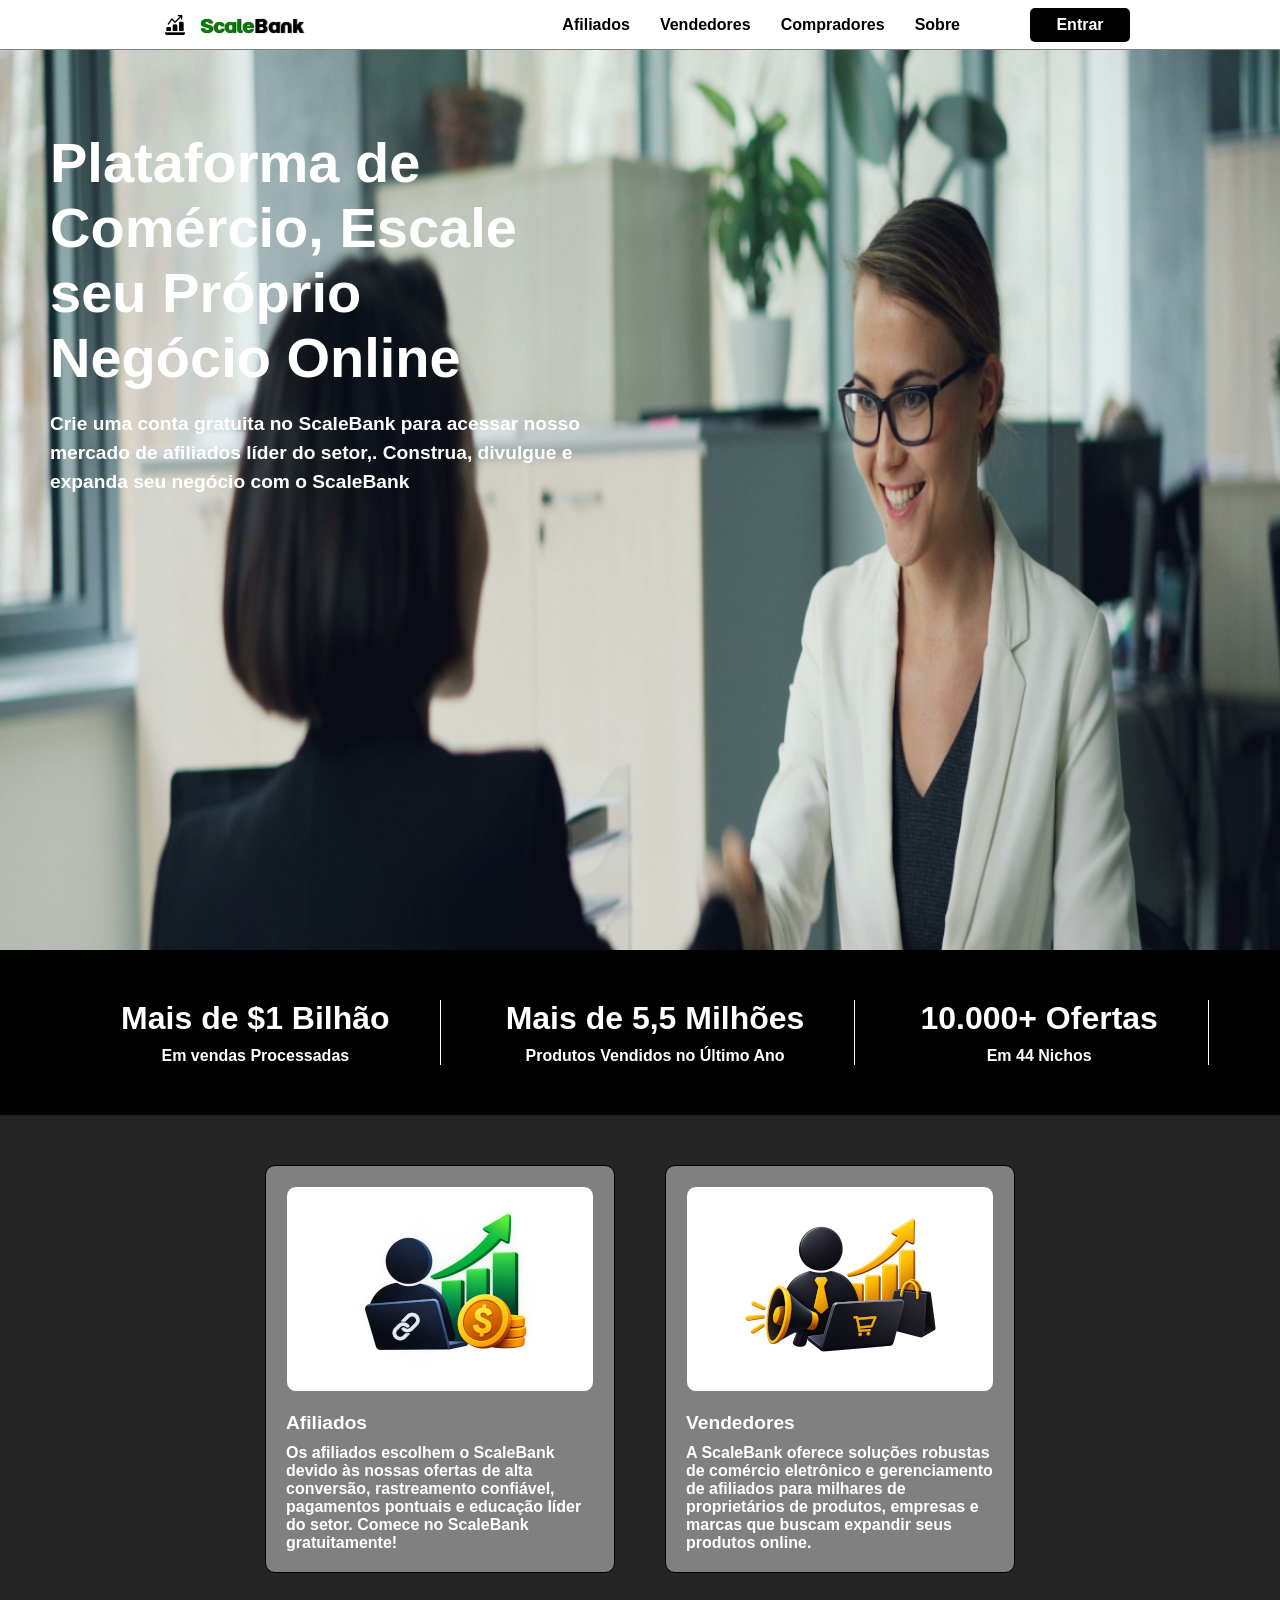
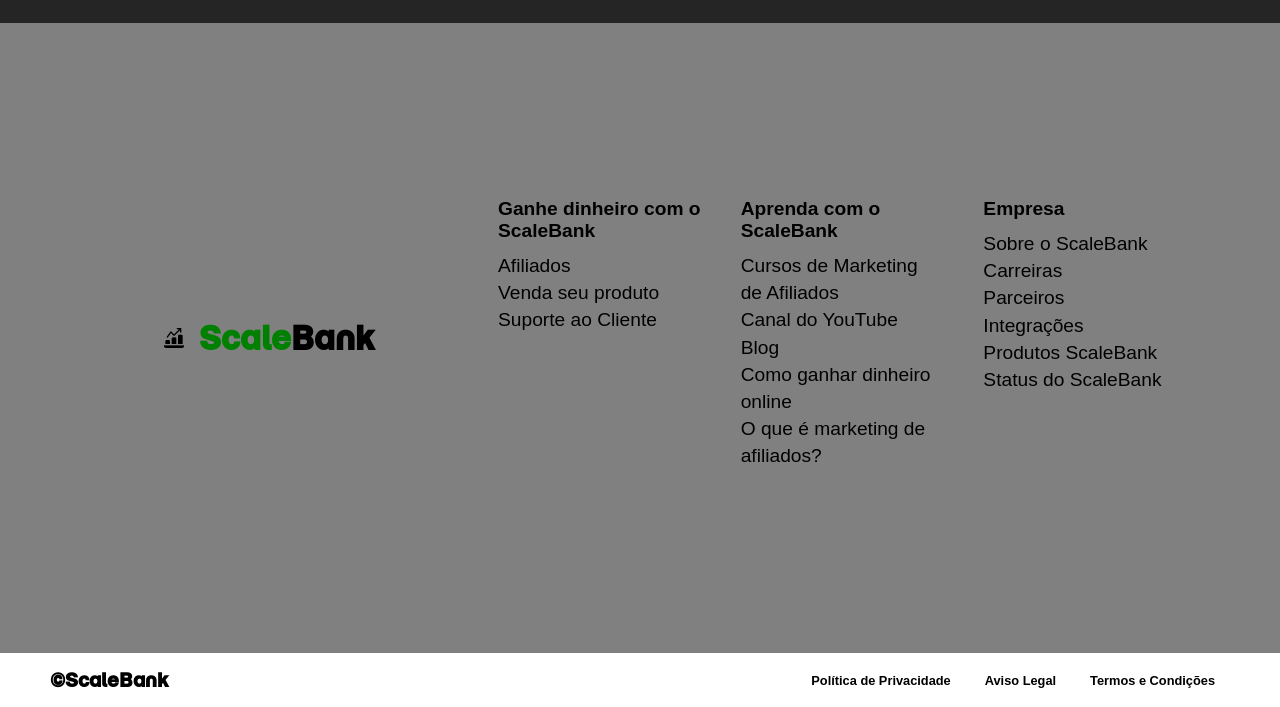
==== index.html @ 05c9a6a7 "article.ferramentas h2, nav, a" ====
<!DOCTYPE html>
<html lang="pt-br">
<head>
    <meta charset="UTF-8">
    <meta name="viewport" content="width=device-width, initial-scale=1.0">
    <title>ScaleBank</title>
    <link rel="stylesheet" href="estilo/style.css">
    <link rel="shortcut icon" href="imagens/logo/scale.ico" type="image/x-icon">
</head>
<body>
    <header class="topo">

        <div class="marca">
            <img src="imagens/logo/scale-logo.png" alt="logo ScaleBank">
            <h1 class="scalebank"><span class="scale">Scale</span>Bank</h1>
        </div>

        <nav class="navegacao">
            <a href="">Afiliados</a>
            <a href="">Vendedores</a>
            <a href="">Compradores</a>
            <a href="">Sobre</a>
        </nav>

        <div id="entrar">
            <a href="dashboard.html">Entrar</a>
        </div>

    </header>

    <main class="principal">

        <div class="hero-banner">
            <section class="propaganda">
                <h2>Plataforma de Comércio, Escale seu Próprio Negócio Online</h2>
                <p>Crie uma conta gratuita no ScaleBank para acessar nosso mercado de afiliados líder do setor,. Construa, divulgue e expanda seu negócio com o ScaleBank</p>
            </section>
        </div>

    <section class="status">
        <div class="dados">
            <h2>Mais de $1 Bilhão</h2>
            <p>Em vendas Processadas</p>
        </div>

        <div class="dados">
            <h2>Mais de 5,5 Milhões</h2>
            <p>Produtos Vendidos no Último Ano</p>
        </div>

        <div class="dados">
            <h2>10.000+ Ofertas</h2>
            <p>Em 44 Nichos</p>
        </div>
    </section>

    <section class="tipo">
        <article class="card-mercado">

            <div class="card">
                <div class="repre">
                    <img src="imagens/mercado/afiliado.png" alt="Ilustração do mercado de afiliados">
                </div>

                <h2>Afiliados</h2>

                <p>Os afiliados escolhem o ScaleBank devido às nossas ofertas de alta conversão, rastreamento confiável, pagamentos pontuais e educação líder do setor. Comece no ScaleBank gratuitamente!</p>
            </div>

        </article>

        <article class="card-mercado">

            <div class="card">
                <div class="repre">
                    <img src="imagens/mercado/vendedor.png" alt="Ilustração do mercado de vendedores">
                </div>

                <h2>Vendedores</h2>

                <p>A ScaleBank oferece soluções robustas de comércio eletrônico e gerenciamento de afiliados para milhares de proprietários de produtos, empresas e marcas que buscam expandir seus produtos online.</p>
            </div>

        </article>
    </section>

    <aside class="detalhes">
        <section class="exibicao">

            <div id="card-marca">
                <img src="imagens/logo/scale-logo.png" alt="logo ScaleBank">
                <p class="scalebank2"><span class="scale2">Scale</span>Bank</p>
            </div>

            <div id="card-scalebank">
                <article class="ferramentas">

                    <h2>Ganhe dinheiro com o ScaleBank</h2>
                    <nav>
                        <a href="">Afiliados</a>
                        <a href="">Venda seu produto</a>
                        <a href="">Suporte ao Cliente</a>
                    </nav>

                </article>

                <article class="ferramentas">

                    <h2>Aprenda com o ScaleBank</h2>
                    <nav>
                        <a href="">Cursos de Marketing de Afiliados</a>
                        <a href="">Canal do YouTube</a>
                        <a href="">Blog</a>
                        <a href="">Como ganhar dinheiro online</a>
                        <a href="">O que é marketing de afiliados?</a>
                    </nav>

                </article>

                <article class="ferramentas">

                    <h2>Empresa</h2>
                    <nav>
                        <a href="">Sobre o ScaleBank</a>
                        <a href="">Carreiras</a>
                        <a href="">Parceiros</a>
                        <a href="">Integrações</a>
                        <a href="">Produtos ScaleBank</a>
                        <a href="">Status do ScaleBank</a>
                    </nav>

                </article>
            </div>
        </section>
    </aside>

    </main>

    <footer>
        <h3>&copy;ScaleBank</h3>

        <nav class="rodape">
            <a href="">Política de Privacidade</a>
            <a href="">Aviso Legal</a>
            <a href="">Termos e Condições</a>
        </nav>
    </footer>

</body>
</html>
---- estilo/style.css ----
@charset "utf-8";

@import url('https://fonts.googleapis.com/css2?family=Momo+Trust+Display&display=swap');

@import url('https://fonts.googleapis.com/css2?family=Science+Gothic:wght@100..900&display=swap');

:root {
    --cor1: #ffffff;
    --cor2: #000000;
    --cor3: #008000;
    --cor4: #808080;
    --cor5: #252525;

    --font-momo: 'Momo Trust Display', cursive;
    --font-goth: 'Science Gothic', cursive;
    --font-arial: Arial, Helvetica, sans-serif;
}

* {
    margin: 0;
    padding: 0;
    box-sizing: border-box;
}

header.topo {
    position: sticky;
    top: 0;
    z-index: 100;
    background-color: var(--cor1);
    box-shadow: inset 0px -1px 0px var(--cor4);
    display: flex;
    align-items: center;
    justify-content: center;
    gap: 10px;
    padding-left: 150px;
    padding-right: 150px;
}

header.topo > div.marca {
    display: flex;
    align-items: center;
    margin-right: auto;
}

h1.scalebank > span.scale {
    color: var(--cor3);
}

h1.scalebank {
    color: var(--cor2);
    font-family: var(--font-momo);
    font-size: 1.2em;
    font-weight: normal;
    text-shadow: 1px 0px 1px var(--cor5);
}

header.topo > nav.navegacao {
    display: flex;
    gap: 10px;
    
}

nav.navegacao > a {
    position: relative;
    color: var(--cor2);
    font-family: var(--font-arial);
    font-weight: bold;
    text-decoration: none;
    padding: 10px;
}

nav.navegacao > a:hover {
    color: var(--cor1);
    background-color: var(--cor4);
    border-top-left-radius: 10px;
    border-top-right-radius: 10px;
}

nav.navegacao > a::after {
    position: absolute;
    content: '';
    left: 0;
    bottom: 0;
    width: 0;
    height: 3px;
    background-color: var(--cor5);
    transition: width 0.5s ease;
}

nav.navegacao > a:hover::after {
    width: 100%;
}

header.topo div#entrar {
    background-color: black;
    text-align: center;
    display: block;
    border-radius: 5px;
    margin-left: 50px;
    width: 100px;
    padding: 8px;
    transition: background-color 0.2s ease;
}

header.topo div#entrar:hover {
    background-color: var(--cor5);
}

div#entrar a {
    color: var(--cor1);
    font-family: var(--font-arial);
    font-weight: bold;
    text-decoration: none;
}

main.principal .hero-banner{
    min-height: 100vh;
    background: var(--cor4) url('../imagens/img_atras/scalebank_negocio.jpg') top center no-repeat;
    background-size: cover;
}

section.propaganda {
    width: 50%;
    height: 300px;
    padding-top: 80px;
    padding-left: 50px;
}

section.propaganda h2 {
    color: var(--cor1);
    font-family: var(--font-arial);
    font-size: 3.5em;
    width: 500px;
    margin-bottom: 20px;
}

section.propaganda p {
    color: var(--cor1);
    font-family: var(--font-arial);
    font-size: 1.2em;
    font-weight: bold;
    line-height: 1.5em;
}

section.status {
    background-color: var(--cor2);
    display: flex;
    align-items: center;
    justify-content: center;
    gap: 15px;
    padding: 50px;
}

section.status div.dados {
    color: var(--cor1);
    text-align: center;
    font-family: var(--font-arial);
    font-weight: bold;
    border-right: 1px solid var(--cor1);
    padding-left: 50px;
    padding-right: 50px;
}

section.status h2 {
    font-size: 2em;
    padding-bottom: 10px;
}

section.tipo {
    color: var(--cor1);
    font-family: var(--font-arial);
    font-weight: bold;
    background-color: var(--cor5);
    display: flex;
    justify-content: center;
    gap: 50px;
    padding: 50px;

}

section.tipo article.card-mercado {
    background-color: var(--cor4);
    width: 350px;
    border: 1px solid var(--cor2);
    border-radius: 10px;
    padding: 20px;
}

article.card-mercado div.repre {
    background-color: var(--cor1);
    border: 1px solid var(--cor4);
    border-radius: 10px;
    text-align: center;
    margin-bottom: 20px;
}

article.card-mercado h2 {
    color: var(--cor1);
    font-family: var(--font-arial);
    font-size: 1.2em;
    font-weight: bold;
    margin-bottom: 10px;
}

aside.detalhes {
    background-color: var(--cor4);
    height: 70vh;
    padding: 50px;
}

aside.detalhes section.exibicao {
    display: flex;
    justify-content: center;
    align-items: center;
    gap: 50px;
    width: 100%;
    height: 100%;
}

section.exibicao div#card-marca {
    display: flex;
    justify-content: center;
    align-items: center;
    width: 30%;
    height: 80%;
}

div#card-marca span.scale2 {
    color: var(--cor3);
    font-family: var(--font-momo);
    font-weight: bold;
}

div#card-marca p.scalebank2 {
    color: var(--cor2);
    font-family: var(--font-momo);
    font-size: 2em;
    font-weight: bold;
}

section.exibicao div#card-scalebank {
    display: flex;
    justify-content: center;
    align-items: center;
    gap: 20px;
    width: 60%;
    height: 80%;
}

div#card-scalebank article.ferramentas {
    padding: 10px;
    width: 250px;
    height: 300px;
}

article.ferramentas h2 {
    color: var(--cor2);
    font-family: var(--font-arial);
    font-size: 1.2em;
    font-weight: bold;
    margin-bottom: 10px;
}

article.ferramentas nav {
    display: flex;
    flex-direction: column;
    justify-content: flex-start;
    line-height: 1.7em;
}

article.ferramentas nav a {
    color: var(--cor2);
    font-family: var(--font-arial);
    font-size: 1.2em;
    text-decoration: none;
}

footer {
    background-color: var(--cor1);
    display: flex;
    align-items: center;
    padding-top: 15px;
    padding-left: 50px;
    padding-right: 50px;
    padding-bottom: 15px;
}

footer h3 {
    color: var(--cor2);
    font-family: var(--font-momo);
    font-weight: bold;
}

footer nav.rodape {
    margin-left: auto;
}

nav.rodape a {
    color: var(--cor2);
    font-family: var(--font-arial);
    font-size: 0.8em;
    font-weight: bold;
    text-decoration: none;
    padding: 15px;
}

nav.rodape a:hover {
    color: var(--cor4);
}
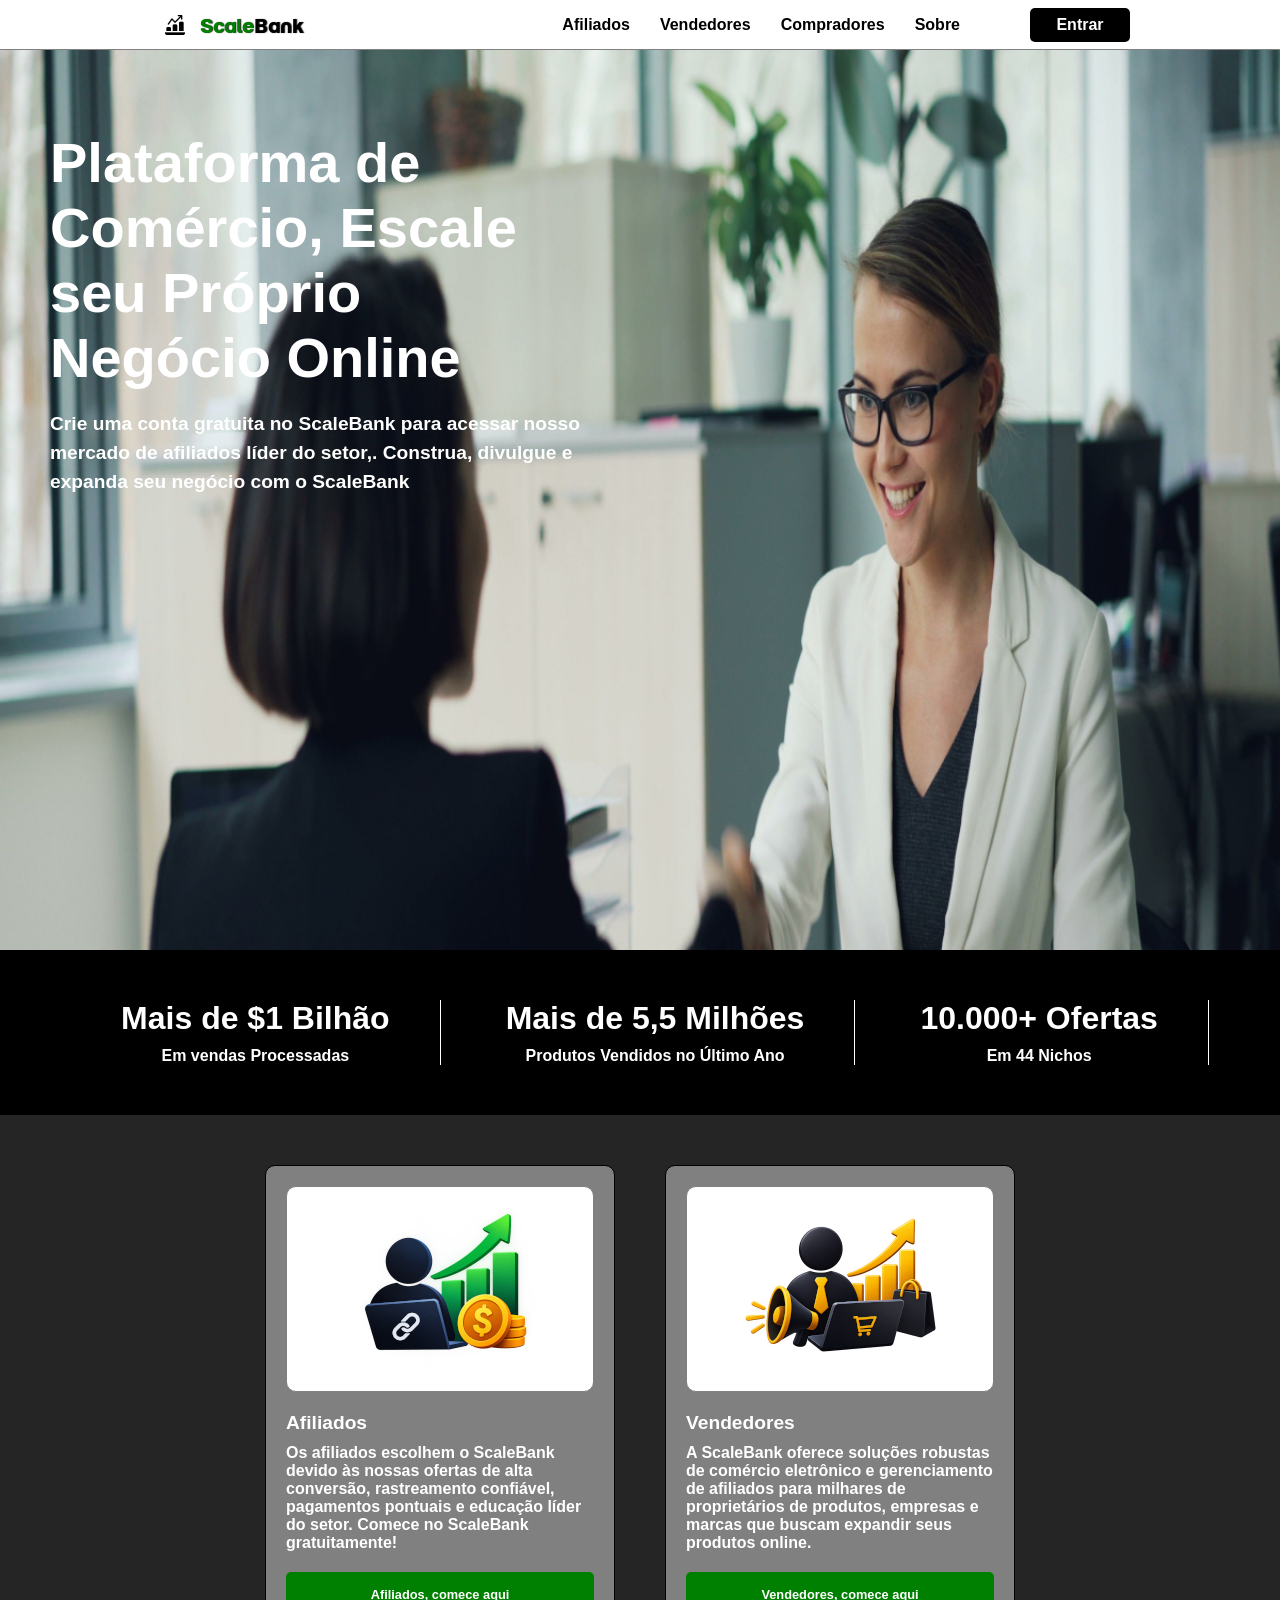
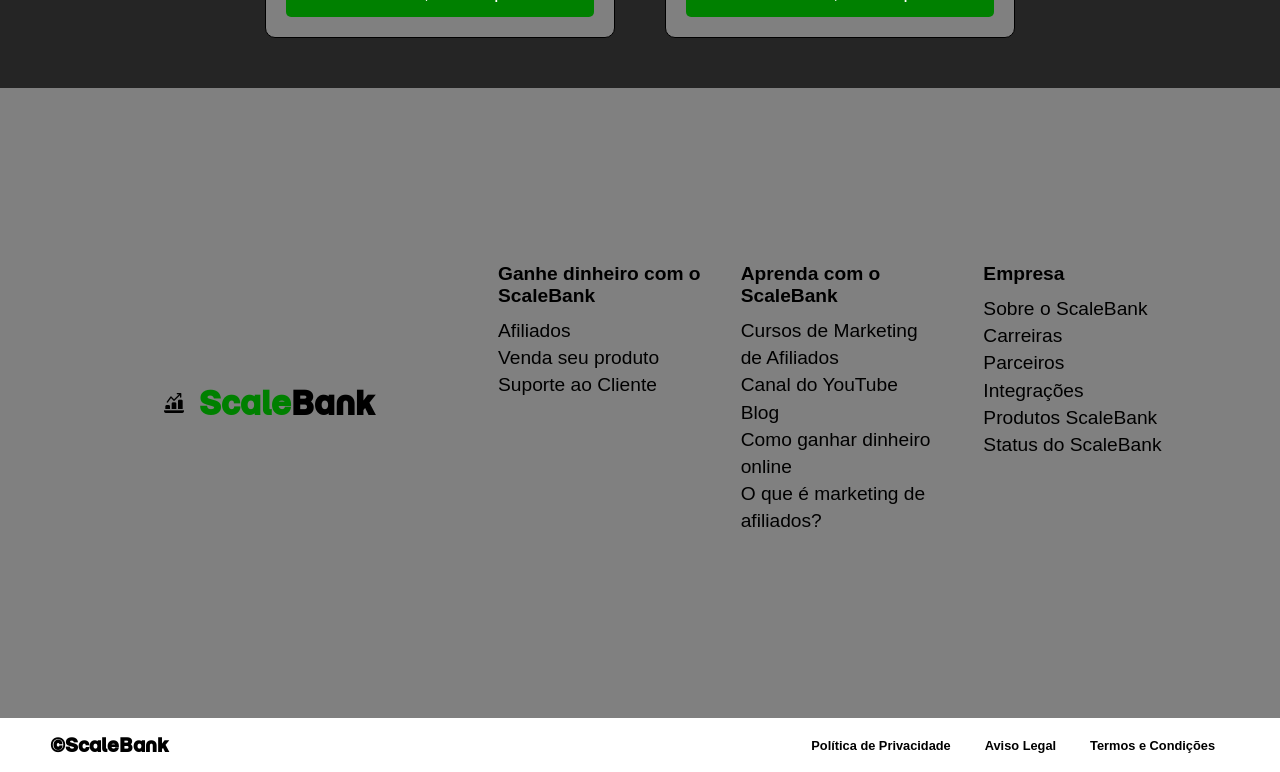
==== commit dbedf114: "article.card-mercado a" ====
--- a/index.html
+++ b/index.html
@@ -65,6 +65,8 @@
                 <h2>Afiliados</h2>
 
                 <p>Os afiliados escolhem o ScaleBank devido às nossas ofertas de alta conversão, rastreamento confiável, pagamentos pontuais e educação líder do setor. Comece no ScaleBank gratuitamente!</p>
+
+                <a href="">Afiliados, comece aqui</a>
             </div>
 
         </article>
@@ -79,6 +81,8 @@
                 <h2>Vendedores</h2>
 
                 <p>A ScaleBank oferece soluções robustas de comércio eletrônico e gerenciamento de afiliados para milhares de proprietários de produtos, empresas e marcas que buscam expandir seus produtos online.</p>
+
+                <a href="">Vendedores, comece aqui</a>
             </div>
 
         </article>
--- a/estilo/style.css
+++ b/estilo/style.css
@@ -175,11 +175,13 @@
     justify-content: center;
     gap: 50px;
     padding: 50px;
-
 }
 
 section.tipo article.card-mercado {
     background-color: var(--cor4);
+    display: flex;
+    justify-content: center;
+    align-items: center;
     width: 350px;
     border: 1px solid var(--cor2);
     border-radius: 10px;
@@ -202,6 +204,21 @@
     margin-bottom: 10px;
 }
 
+article.card-mercado a {
+    color: var(--cor1);
+    background-color: var(--cor3);
+    font-family: var(--font-arial);
+    font-size: 0.8em;
+    font-weight: bold;
+    text-decoration: none;
+    text-align: center;
+    display: block;
+    width: 100%;
+    border-radius: 5px;
+    margin-top: 20px;
+    padding: 15px;
+}
+
 aside.detalhes {
     background-color: var(--cor4);
     height: 70vh;
@@ -275,6 +292,11 @@
     text-decoration: none;
 }
 
+article.ferramentas nav a:hover {
+    color: var(--cor1);
+    text-decoration: underline;
+}
+
 footer {
     background-color: var(--cor1);
     display: flex;
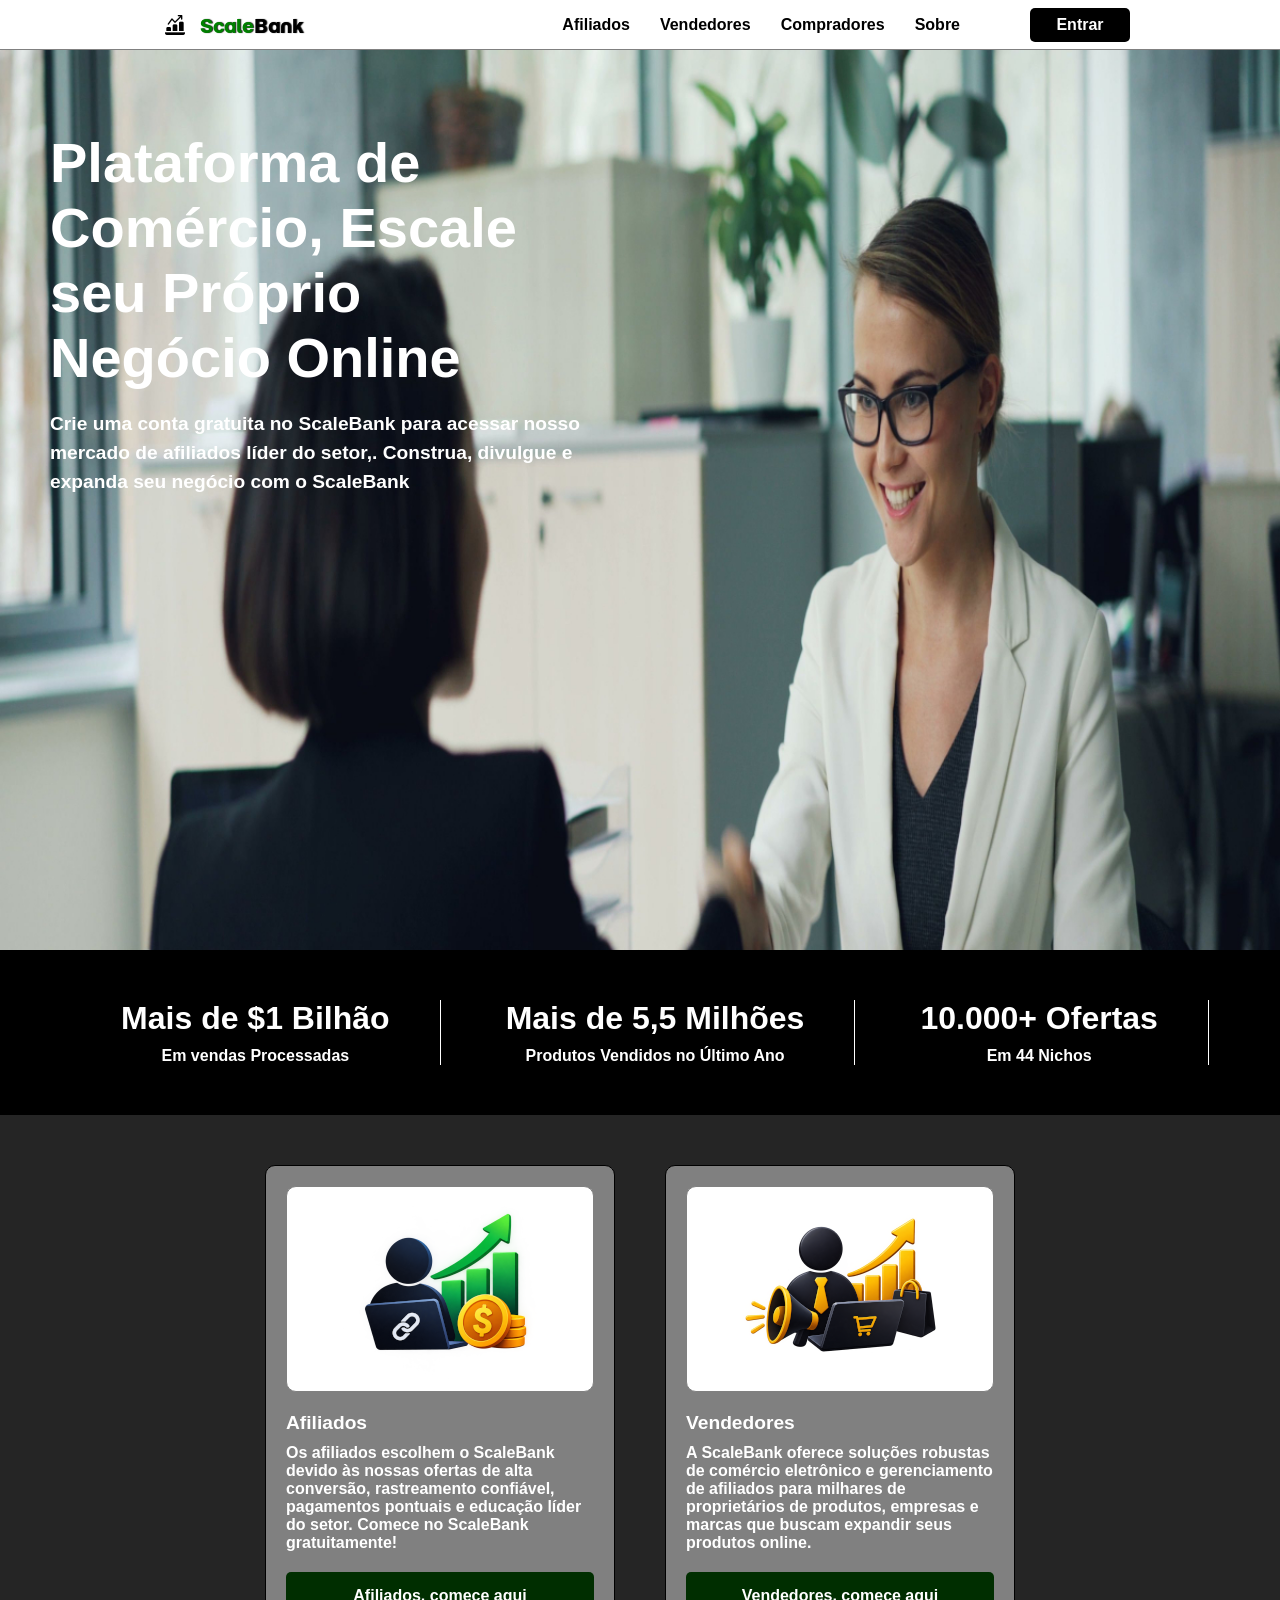
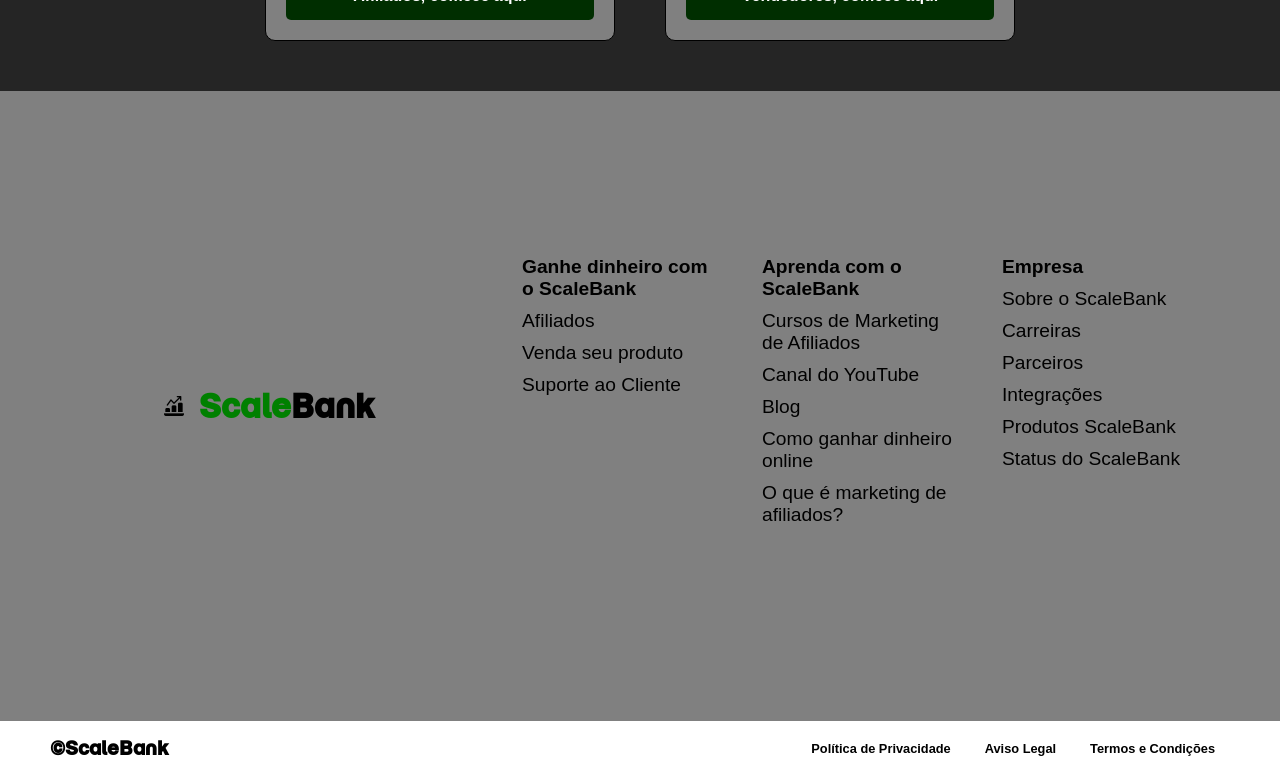
==== commit 2efbe329: "muito" ====
--- a/index.html
+++ b/index.html
@@ -23,7 +23,7 @@
         </nav>
 
         <div id="entrar">
-            <a href="dashboard.html">Entrar</a>
+            <a href="dashboard.html" target="_blank">Entrar</a>
         </div>
 
     </header>
--- a/estilo/style.css
+++ b/estilo/style.css
@@ -10,6 +10,7 @@
     --cor3: #008000;
     --cor4: #808080;
     --cor5: #252525;
+    --cor6: #002e00;
 
     --font-momo: 'Momo Trust Display', cursive;
     --font-goth: 'Science Gothic', cursive;
@@ -206,9 +207,8 @@
 
 article.card-mercado a {
     color: var(--cor1);
-    background-color: var(--cor3);
-    font-family: var(--font-arial);
-    font-size: 0.8em;
+    background-color: var(--cor6);
+    font-family: var(--font-arial);
     font-weight: bold;
     text-decoration: none;
     text-align: center;
@@ -217,11 +217,20 @@
     border-radius: 5px;
     margin-top: 20px;
     padding: 15px;
+    transition: transform 0.2s ease;
+}
+
+article.card-mercado a:hover {
+    background-color: var(--cor3);
+    transform: translateY(-5%);
 }
 
 aside.detalhes {
     background-color: var(--cor4);
-    height: 70vh;
+    display: flex;
+    justify-content: center;
+    align-items: center;
+    min-height: 70vh;
     padding: 50px;
 }
 
@@ -238,8 +247,8 @@
     display: flex;
     justify-content: center;
     align-items: center;
-    width: 30%;
-    height: 80%;
+    width: 30vw;
+    height: 40vh;
 }
 
 div#card-marca span.scale2 {
@@ -259,14 +268,13 @@
     display: flex;
     justify-content: center;
     align-items: center;
-    gap: 20px;
+    gap: 50px;
     width: 60%;
     height: 80%;
 }
 
 div#card-scalebank article.ferramentas {
-    padding: 10px;
-    width: 250px;
+    width: 190px;
     height: 300px;
 }
 
@@ -282,7 +290,7 @@
     display: flex;
     flex-direction: column;
     justify-content: flex-start;
-    line-height: 1.7em;
+    gap: 10px;
 }
 
 article.ferramentas nav a {
@@ -328,4 +336,50 @@
 
 nav.rodape a:hover {
     color: var(--cor4);
+}
+
+/* estilo dashboard */
+
+main.principal-dash {
+    background-color: var(--cor5);
+    min-height: 100vh;
+}
+
+main.principal-dash aside.nav-lado {
+    background-color: var(--cor1);
+    padding-top: 20px;
+    padding-left: 20px;
+    padding-right: 20px;
+    width: 300px;
+    min-height: 100vh;
+}
+
+aside.nav-lado div.dash-marca {
+    display: flex;
+    justify-content: flex-start;
+    align-items: center;
+}
+
+aside.nav-lado div#fundo-link {
+    background-color: var(--cor5);
+    display: flex;
+    align-items: center;
+    height: 350px;
+    margin-top: 50px;
+    padding-left: 20px;
+}
+
+div#fundo-link nav {
+    display: flex;
+    align-items: center;
+    flex-direction: column;
+    gap: 20px;
+}
+
+div#fundo-link nav a {
+    color: var(--cor2);
+    background-color: var(--cor3);
+    font-family: var(--font-arial);
+    font-weight: bold;
+    text-decoration: none;
 }
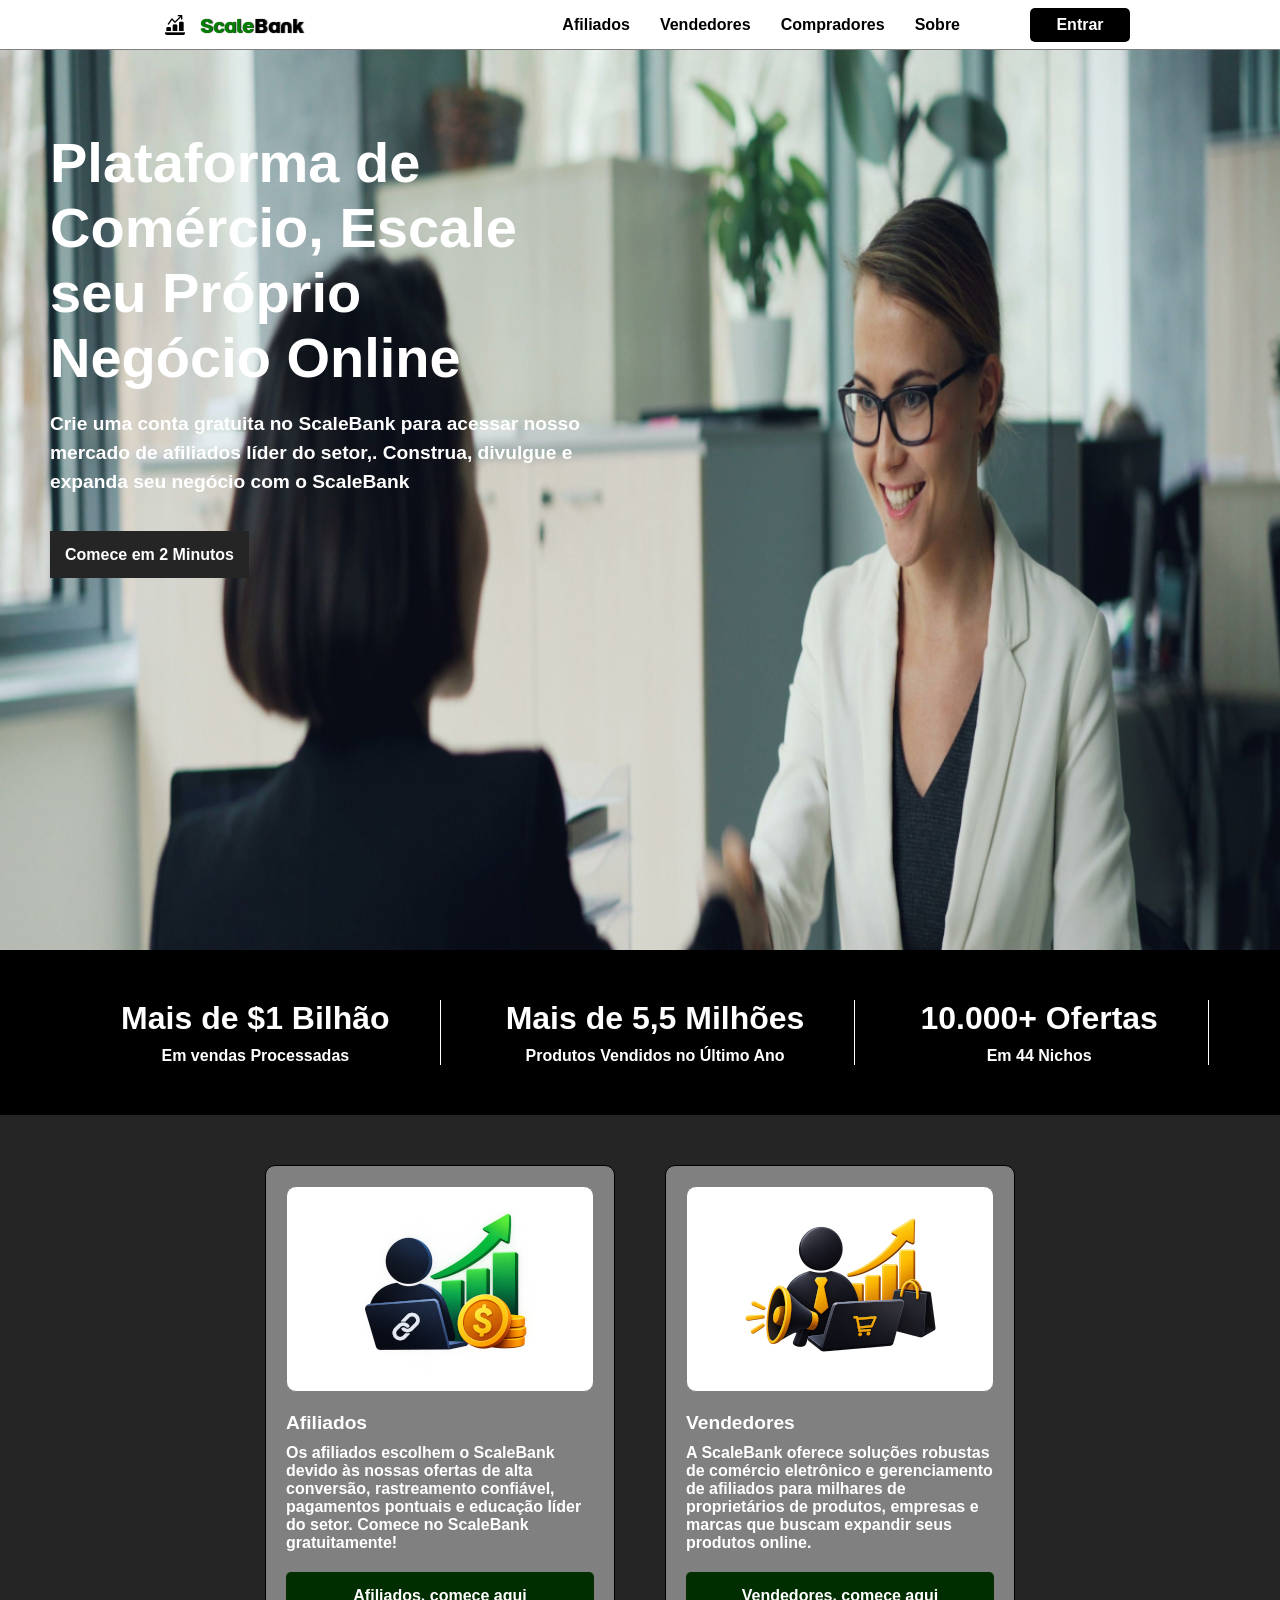
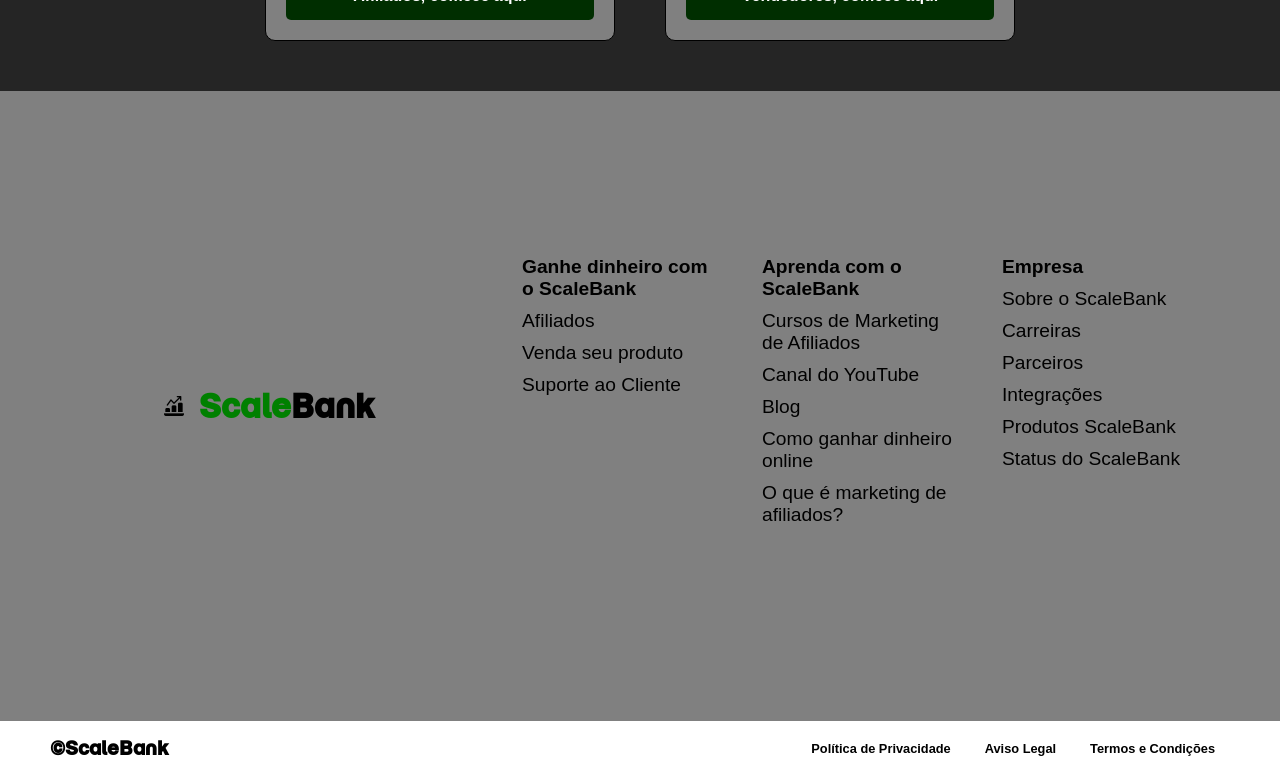
==== commit 23067fcb: "section.propaganda a" ====
--- a/index.html
+++ b/index.html
@@ -34,6 +34,7 @@
             <section class="propaganda">
                 <h2>Plataforma de Comércio, Escale seu Próprio Negócio Online</h2>
                 <p>Crie uma conta gratuita no ScaleBank para acessar nosso mercado de afiliados líder do setor,. Construa, divulgue e expanda seu negócio com o ScaleBank</p>
+                <a href="">Comece em 2 Minutos</a>
             </section>
         </div>
 
--- a/estilo/style.css
+++ b/estilo/style.css
@@ -141,6 +141,16 @@
     font-size: 1.2em;
     font-weight: bold;
     line-height: 1.5em;
+    margin-bottom: 50px;
+}
+
+section.propaganda a {
+    color: var(--cor1);
+    background-color: var(--cor5);
+    font-family: var(--font-arial);
+    font-weight: bold;
+    text-decoration: none;
+    padding: 15px;
 }
 
 section.status {
@@ -341,45 +351,184 @@
 /* estilo dashboard */
 
 main.principal-dash {
+    background-color: var(--cor1);
+    height: 100vh;
+    display: flex;
+}
+
+main.principal-dash aside.nav-lado {
+    position: fixed;
+    top: 0;
+    left: 0;
+    z-index: 100;
+    background-color: var(--cor1);
+    border-right: 1px solid var(--cor4);
+    padding-top: 20px;
+    padding-left: 15px;
+    padding-right: 15px;
+    width: 300px;
+    height: 100vh;
+}
+
+aside.nav-lado div.dash-marca {
+    display: flex;
+    justify-content: flex-start;
+    align-items: center;
+}
+
+aside.nav-lado div#fundo-link {
+    display: flex;
+    align-items: center;
+    justify-content: center;
+    height: 350px;
+    margin-top: 50px;
+}
+
+div#fundo-link nav {
+    display: flex;
+    align-items: center;
+    flex-direction: column;
+    gap: 20px;
+    width: 100%;
+    padding: 10px;
+}
+
+div#fundo-link nav a {
+    position: relative;
+    color: var(--cor2);
+    font-family: var(--font-arial);
+    font-weight: bold;
+    text-decoration: none;
+    display: block;
+    width: 100%;
+    padding: 15px;
+    transition: background-color 0.1s ease-out;
+}
+
+div#fundo-link nav a:hover {
+    background-color: var(--cor4);
+    border-top-right-radius: 10px;
+    border-bottom-right-radius: 10px;
+}
+
+div#fundo-link nav a:hover::after {
+    position: absolute;
+    content: '';
+    left: 0;
+    top: 0;
+    width: 2px;
+    height: 100%;
     background-color: var(--cor5);
-    min-height: 100vh;
-}
-
-main.principal-dash aside.nav-lado {
-    background-color: var(--cor1);
-    padding-top: 20px;
+}
+
+div#fundo-link nav a > img {
+    width: 16px;
+    height: 16px;
+}
+
+section#dash-conteudo {
+    display: flex;
+    flex-direction: column;
+    width: 100%;
+    margin-left: 300px;
+}
+
+header.dash-cabecalho {
+    background-color: var(--cor1);
+    display: flex;
+    align-items: center;
+    padding: 10px;
+    padding-right: 50px;
+    border-bottom: 1px solid var(--cor4);
+}
+
+header.dash-cabecalho div#usuario {
+    background-color: var(--cor1);
+    display: flex;
+    justify-content: center;
+    align-items: center;
+    border: 1px solid var(--cor4);
+    border-radius: 50%;
+    width: 40px;
+    height: 40px;
+    margin-left: auto;
+}
+
+header.dash-cabecalho div#usuario > h2 {
+    color: var(--cor2);
+    font-family: var(--font-arial);
+    font-size: 1em;
+    font-weight: bold;
+}
+
+section#dash-conteudo div#exibir {
+    background-color: var(--cor1);
+    box-shadow: inset 10px 0px 10px -10px var(--cor4);
+    flex: 1;
+    padding-top: 50px;
+    padding-bottom: 50px;
+    padding-left: 30px;
+    padding-right: 30px;
+}
+
+div#exibir iframe {
+    background-color: var(--cor1);
+    width: 100%;
+    height: 100%;
+    min-height: 800px;
+    border: none;
+    padding-top: 50px;
     padding-left: 20px;
     padding-right: 20px;
-    width: 300px;
-    min-height: 100vh;
-}
-
-aside.nav-lado div.dash-marca {
-    display: flex;
-    justify-content: flex-start;
-    align-items: center;
-}
-
-aside.nav-lado div#fundo-link {
-    background-color: var(--cor5);
-    display: flex;
-    align-items: center;
-    height: 350px;
-    margin-top: 50px;
-    padding-left: 20px;
-}
-
-div#fundo-link nav {
-    display: flex;
-    align-items: center;
-    flex-direction: column;
-    gap: 20px;
-}
-
-div#fundo-link nav a {
-    color: var(--cor2);
-    background-color: var(--cor3);
-    font-family: var(--font-arial);
-    font-weight: bold;
-    text-decoration: none;
+}
+
+/* resumo.html */
+
+header.cabecalho-resumo h1 {
+    color: var(--cor2);
+    font-family: var(--font-arial);
+    font-size: 1.5em;
+    font-weight: bold;
+    margin-bottom: 20px;
+}
+
+nav.navegacao-resumo {
+    display: flex;
+    align-items: center;
+    gap: 5px;
+    position: relative;
+}
+
+nav.navegacao-resumo::after {
+    content: '';
+    position: absolute;
+    left: 0;
+    bottom: 0;
+    width: 100%;
+    height: 1px;
+    background-color: var(--cor4);
+
+}
+
+nav.navegacao-resumo a {
+    color: var(--cor2);
+    font-family: var(--font-arial);
+    font-weight: bold;
+    text-decoration: none;
+    padding: 20px;
+}
+
+nav.navegacao-resumo a:hover {
+    color: var(--cor3);
+    position: relative;
+}
+
+nav.navegacao-resumo a:hover::after {
+    content: '';
+    position: absolute;
+    left: 0;
+    bottom: 0;
+    width: 100%;
+    height: 3px;
+    background-color: var(--cor6);
 }
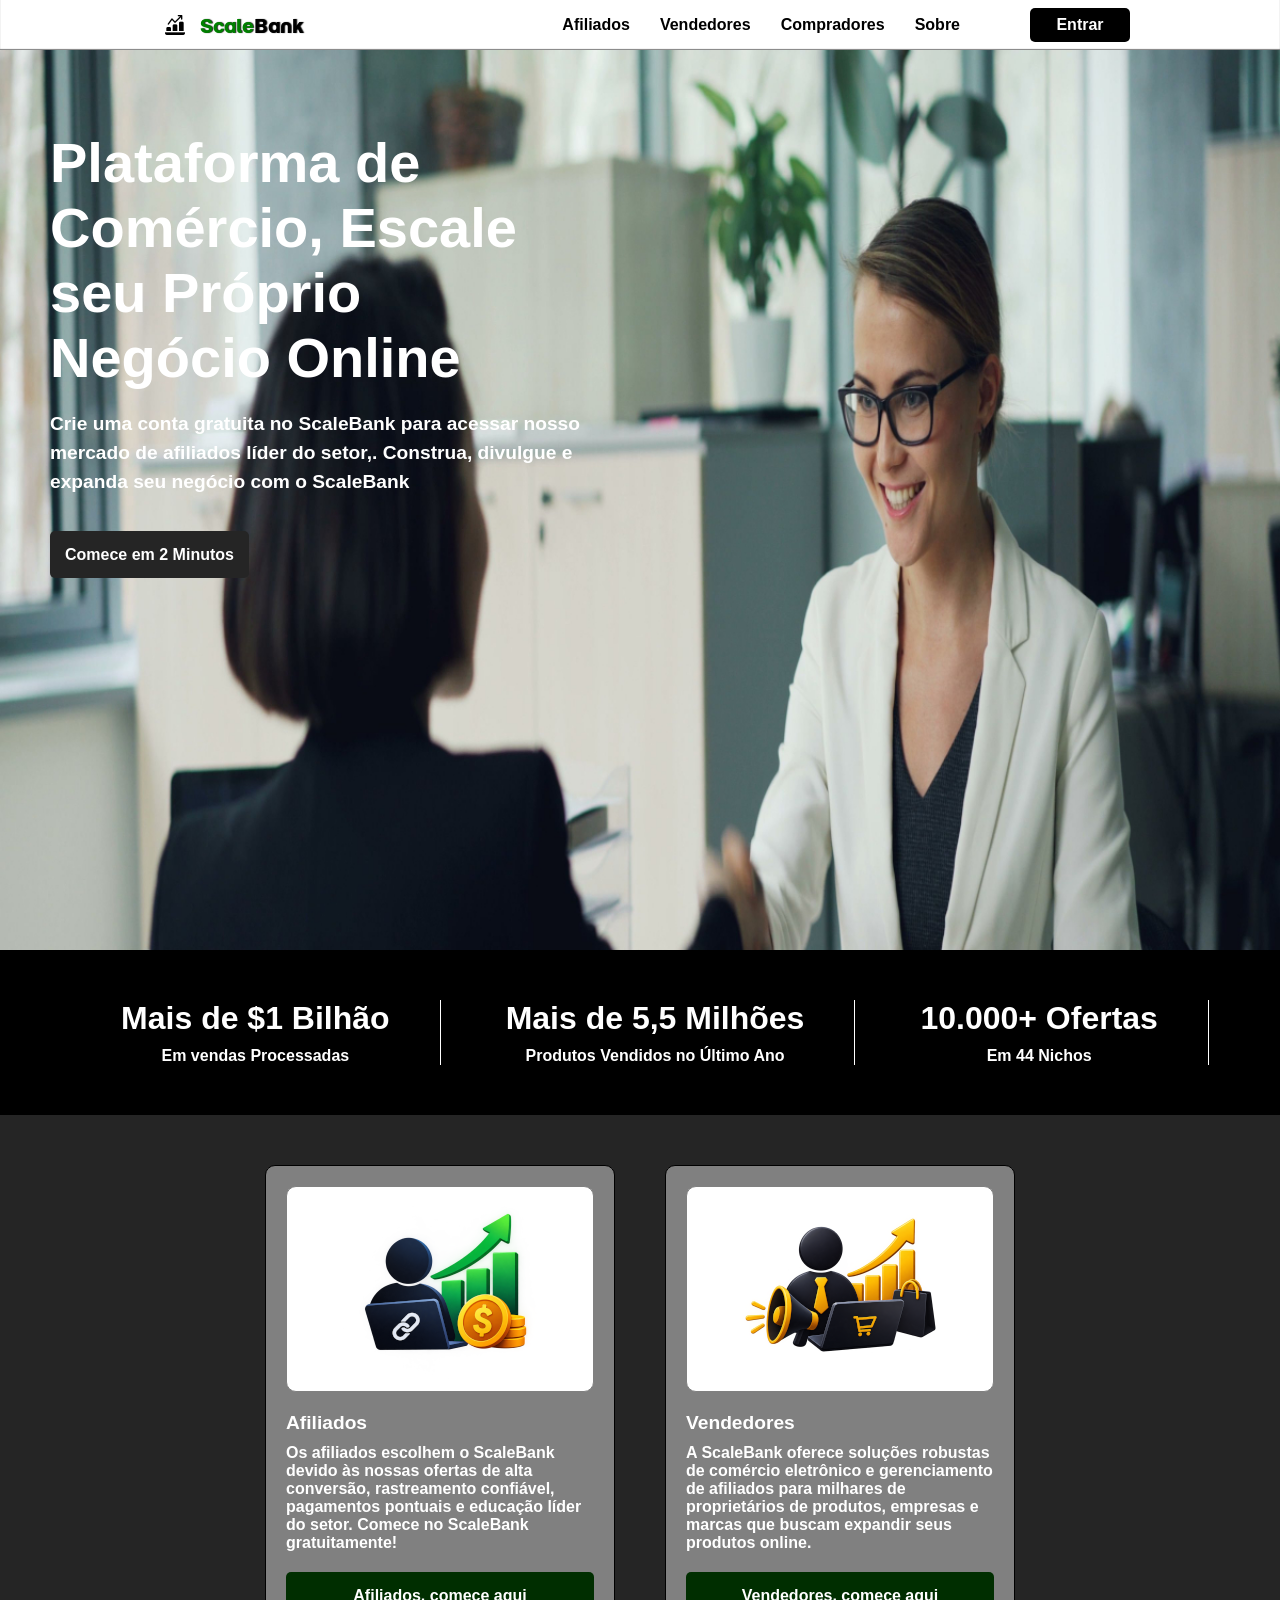
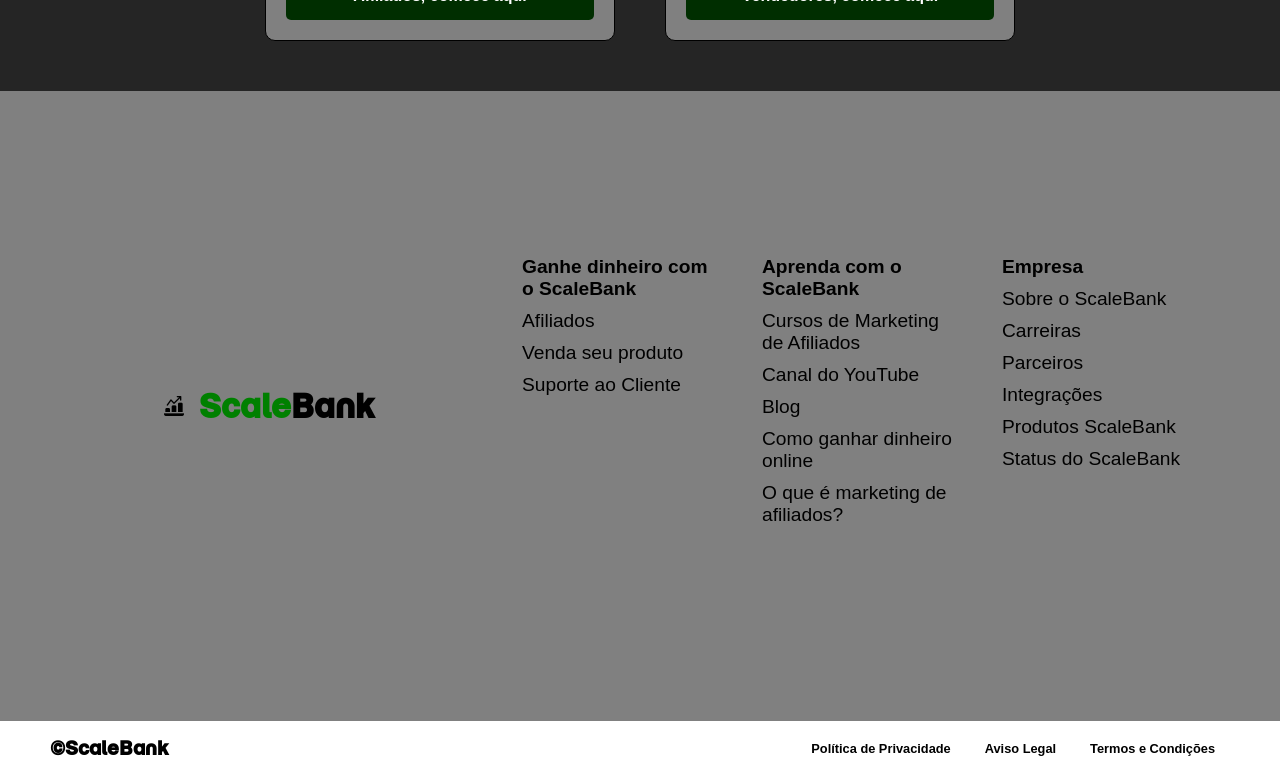
==== commit 154e4450: "#linha" ====
--- a/index.html
+++ b/index.html
@@ -39,12 +39,12 @@
         </div>
 
     <section class="status">
-        <div class="dados">
+        <div class="dados" id="linha">
             <h2>Mais de $1 Bilhão</h2>
             <p>Em vendas Processadas</p>
         </div>
 
-        <div class="dados">
+        <div class="dados" id="linha">
             <h2>Mais de 5,5 Milhões</h2>
             <p>Produtos Vendidos no Último Ano</p>
         </div>
--- a/estilo/style.css
+++ b/estilo/style.css
@@ -28,7 +28,7 @@
     top: 0;
     z-index: 100;
     background-color: var(--cor1);
-    box-shadow: inset 0px -1px 0px var(--cor4);
+    box-shadow: inset 0px -1px 1px var(--cor4);
     display: flex;
     align-items: center;
     justify-content: center;
@@ -58,7 +58,6 @@
 header.topo > nav.navegacao {
     display: flex;
     gap: 10px;
-    
 }
 
 nav.navegacao > a {
@@ -114,6 +113,55 @@
     text-decoration: none;
 }
 
+@media (max-width: 600px) {
+    header.topo {
+        gap: 10px;
+        padding: 5px;
+        padding-left: 10px;
+        padding-right: 10px;
+    }
+
+    h1.scalebank {
+        font-size: 0.8em;
+    }
+
+    header.topo div.marca > img {
+        width: 35px;
+        height: 35px;
+    }
+
+    header.topo > nav.navegacao {
+        gap: 0;
+    }
+
+    nav.navegacao > a {
+        font-size: 0.7em;
+        padding: 5px;
+    }
+
+    nav.navegacao > a:hover {
+        color: var(--cor2);
+        background-color: transparent;
+    }
+
+    nav.navegacao > a::after {
+        content: none;
+    }
+
+    header.topo div#entrar {
+        padding: 5px;
+        margin-left: 0;
+    }
+
+    header.topo div#entrar:hover {
+        background-color: var(--cor2);
+    }
+
+    div#entrar a {
+        font-size: 0.9em;
+    }
+}
+
 main.principal .hero-banner{
     min-height: 100vh;
     background: var(--cor4) url('../imagens/img_atras/scalebank_negocio.jpg') top center no-repeat;
@@ -149,8 +197,49 @@
     background-color: var(--cor5);
     font-family: var(--font-arial);
     font-weight: bold;
+    border-radius: 5px;
     text-decoration: none;
     padding: 15px;
+}
+
+section.propaganda a:hover {
+    background-color: var(--cor4);
+}
+
+@media (max-width: 600px) {
+    section.propaganda {
+        display: flex;
+        flex-direction: column;
+        align-items: center;
+        width: 100%;
+        height: 60vh;
+        padding-top: 50px;
+        padding-left: 20px;
+        padding-right: 20px;
+    }
+
+    section.propaganda h2 {
+        font-size: 2em;
+        text-align: center;
+        margin-bottom: 15px;
+        width: 300px;
+    }
+
+    section.propaganda p {
+        font-size: 1em;
+        text-align: center;
+        margin-bottom: 50px;
+        width: 100%;
+    }
+
+    section.propaganda a {
+        text-align: center;
+        width: 100%;
+    }
+
+    section.propaganda a:hover {
+        background-color: var(--cor5);
+    }
 }
 
 section.status {
@@ -175,6 +264,29 @@
 section.status h2 {
     font-size: 2em;
     padding-bottom: 10px;
+}
+
+@media (max-width: 600px) {
+    section.status {
+        flex-direction: column;
+        gap: 0;
+        padding-top: 10px;
+        padding-left: 20px;
+        padding-right: 20px;
+        padding-bottom: 10px;
+    }
+
+    section.status div.dados {
+        font-size: 0.8em;
+        border-right: none;
+        padding-top: 20px;
+        padding-bottom: 20px;
+        width: 100%;
+    }
+
+    section.status div#linha {
+        border-bottom: 1px solid var(--cor4);
+    }
 }
 
 section.tipo {
@@ -474,8 +586,7 @@
 div#exibir iframe {
     background-color: var(--cor1);
     width: 100%;
-    height: 100%;
-    min-height: 800px;
+    min-height: 650px;
     border: none;
     padding-top: 50px;
     padding-left: 20px;
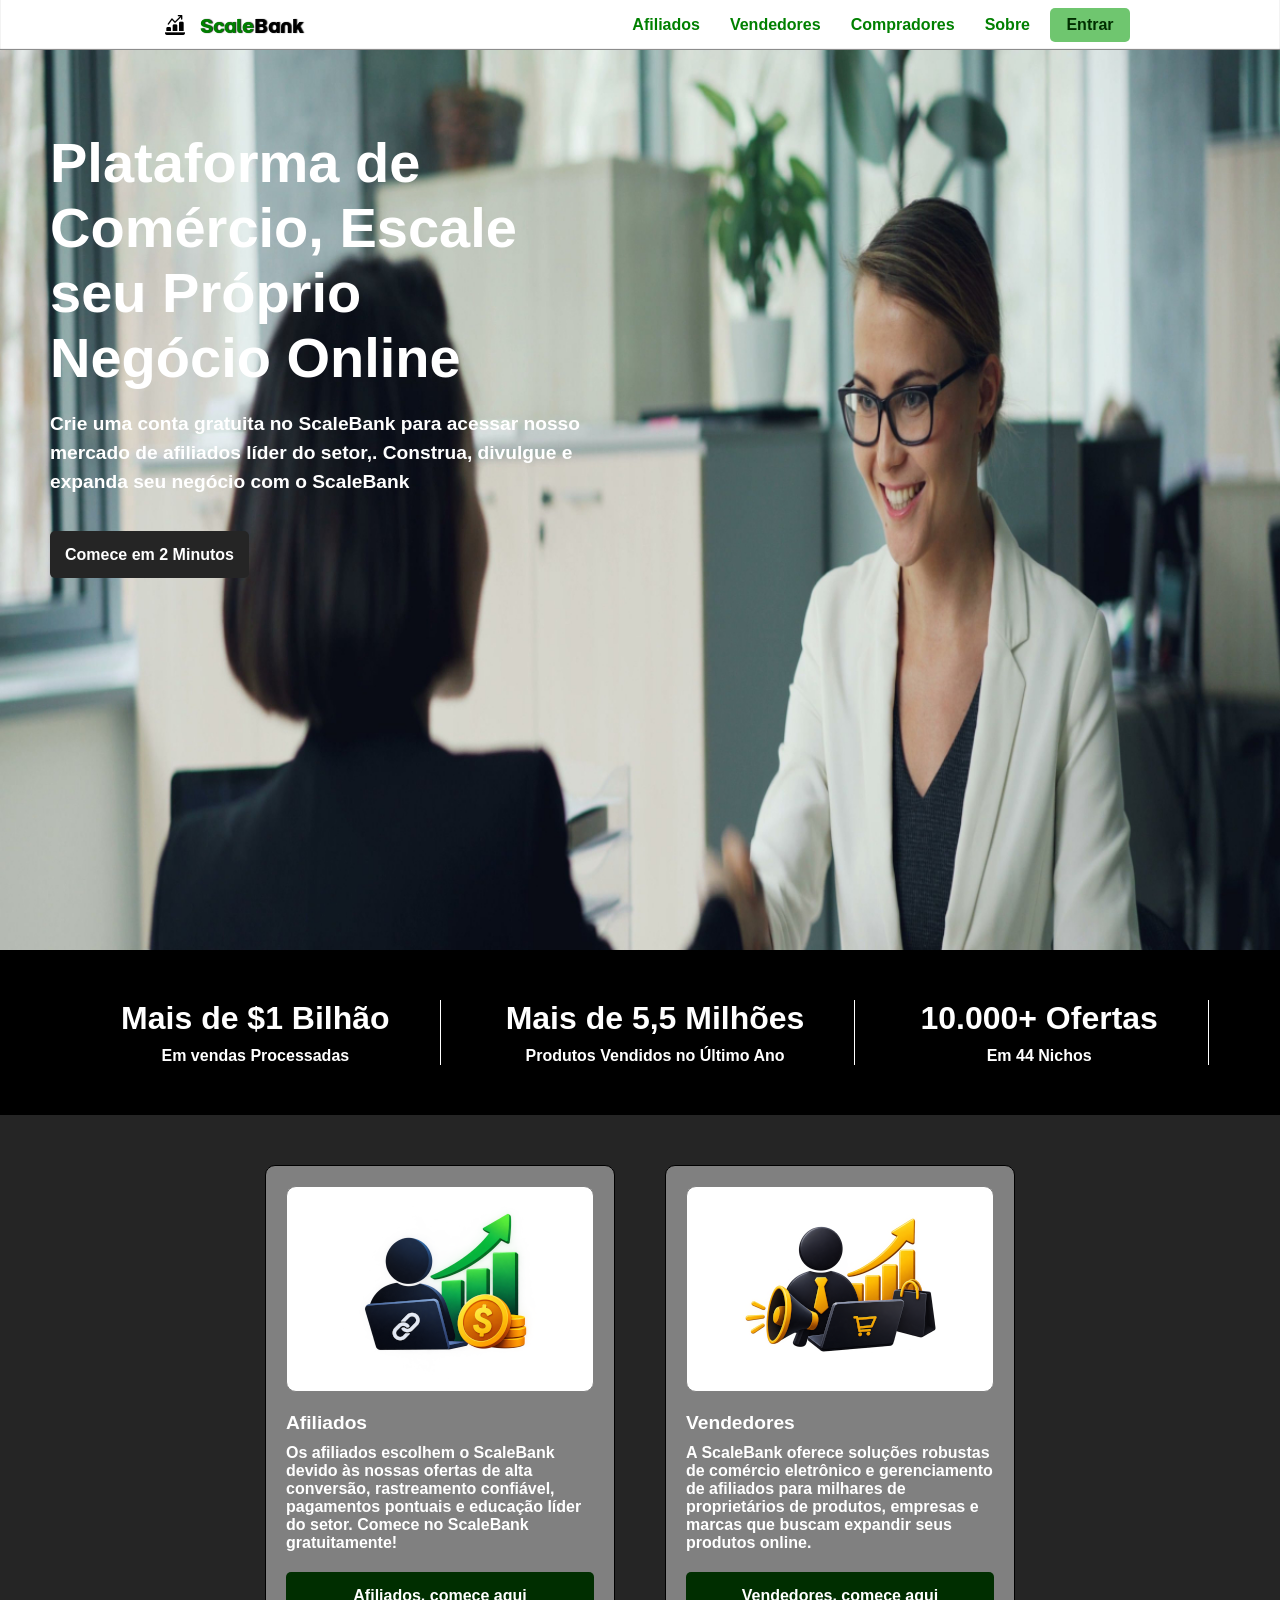
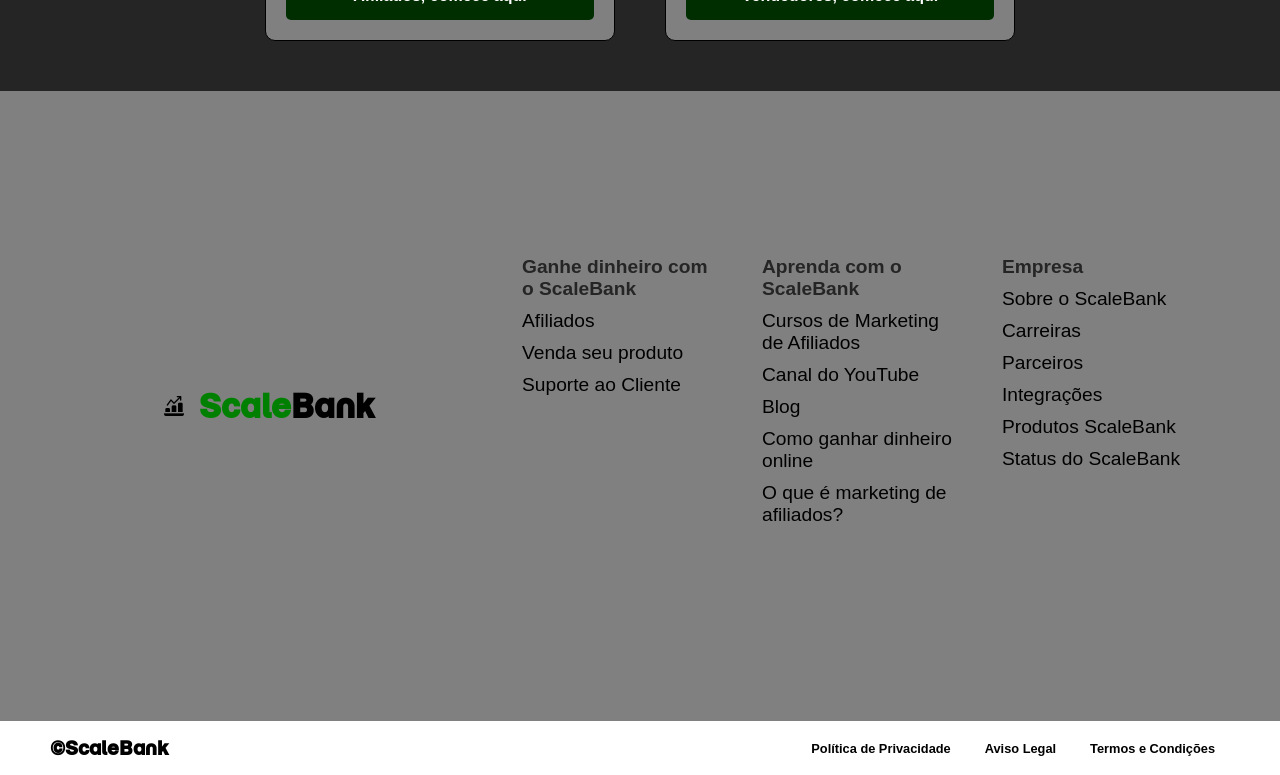
==== commit e72667bf: "header.topo a#entrar" ====
--- a/index.html
+++ b/index.html
@@ -22,9 +22,7 @@
             <a href="">Sobre</a>
         </nav>
 
-        <div id="entrar">
-            <a href="dashboard.html" target="_blank">Entrar</a>
-        </div>
+        <a href="dashboard.html" target="_blank" id="entrar">Entrar</a>
 
     </header>
 
--- a/estilo/style.css
+++ b/estilo/style.css
@@ -11,6 +11,7 @@
     --cor4: #808080;
     --cor5: #252525;
     --cor6: #002e00;
+    --cor7: #6fc66f;
 
     --font-momo: 'Momo Trust Display', cursive;
     --font-goth: 'Science Gothic', cursive;
@@ -61,8 +62,7 @@
 }
 
 nav.navegacao > a {
-    position: relative;
-    color: var(--cor2);
+    color: var(--cor3);
     font-family: var(--font-arial);
     font-weight: bold;
     text-decoration: none;
@@ -70,52 +70,26 @@
 }
 
 nav.navegacao > a:hover {
-    color: var(--cor1);
-    background-color: var(--cor4);
-    border-top-left-radius: 10px;
-    border-top-right-radius: 10px;
-}
-
-nav.navegacao > a::after {
-    position: absolute;
-    content: '';
-    left: 0;
-    bottom: 0;
-    width: 0;
-    height: 3px;
-    background-color: var(--cor5);
-    transition: width 0.5s ease;
-}
-
-nav.navegacao > a:hover::after {
-    width: 100%;
-}
-
-header.topo div#entrar {
-    background-color: black;
+    color: var(--cor6);
+    background-color: var(--cor7);
+    border-radius: 10px;
+}
+
+header.topo a#entrar {
+    color: var(--cor6);
+    background-color: var(--cor7);
+    font-family: var(--font-arial);
+    font-weight: bold;
+    text-decoration: none;
     text-align: center;
-    display: block;
     border-radius: 5px;
-    margin-left: 50px;
-    width: 100px;
+    width: 80px;
     padding: 8px;
-    transition: background-color 0.2s ease;
-}
-
-header.topo div#entrar:hover {
-    background-color: var(--cor5);
-}
-
-div#entrar a {
-    color: var(--cor1);
-    font-family: var(--font-arial);
-    font-weight: bold;
-    text-decoration: none;
 }
 
 @media (max-width: 600px) {
     header.topo {
-        gap: 10px;
+        gap: 0px;
         padding: 5px;
         padding-left: 10px;
         padding-right: 10px;
@@ -347,6 +321,18 @@
     transform: translateY(-5%);
 }
 
+@media (max-width: 600px) {
+    section.tipo {
+        flex-direction: column;
+        align-items: center;
+    }
+
+    article.card-mercado a:hover {
+        background-color: var(--cor6);
+        transform: none;
+    }
+}
+
 aside.detalhes {
     background-color: var(--cor4);
     display: flex;
@@ -401,7 +387,7 @@
 }
 
 article.ferramentas h2 {
-    color: var(--cor2);
+    color: var(--cor5);
     font-family: var(--font-arial);
     font-size: 1.2em;
     font-weight: bold;
@@ -427,37 +413,50 @@
     text-decoration: underline;
 }
 
-footer {
-    background-color: var(--cor1);
-    display: flex;
-    align-items: center;
-    padding-top: 15px;
-    padding-left: 50px;
-    padding-right: 50px;
-    padding-bottom: 15px;
-}
-
-footer h3 {
-    color: var(--cor2);
-    font-family: var(--font-momo);
-    font-weight: bold;
-}
-
-footer nav.rodape {
-    margin-left: auto;
-}
-
-nav.rodape a {
-    color: var(--cor2);
-    font-family: var(--font-arial);
-    font-size: 0.8em;
-    font-weight: bold;
-    text-decoration: none;
-    padding: 15px;
-}
-
-nav.rodape a:hover {
-    color: var(--cor4);
+@media (max-width: 600px) {
+    aside.detalhes {
+        padding: 0;
+    }
+
+    aside.detalhes section.exibicao {
+        flex-direction: column;
+        gap: 0;
+    }
+
+    section.exibicao div#card-marca {
+        justify-content: flex-start;
+        padding-left: 10px;
+        width: 100%;
+        height: 100px;
+    }
+
+    div#card-marca p.scalebank2 {
+        font-size: 1.5em;
+    }
+
+    section.exibicao div#card-scalebank {
+        align-items: flex-start;
+        flex-direction: column;
+        gap: 0;
+        width: 100%;
+    }
+
+    div#card-scalebank article.ferramentas {
+
+        width: 300px;
+        height: 200px;
+        margin-left: 20px;
+    }
+
+    article.ferramentas nav a {
+        font-weight: bold;
+        font-size: 0.8em;
+    }
+
+    article.ferramentas nav a:hover {
+        color: var(--cor2);
+        text-decoration: none;
+    }
 }
 
 /* estilo dashboard */
@@ -538,6 +537,53 @@
     height: 16px;
 }
 
+@media (max-width: 600px) {
+    main.principal-dash aside.nav-lado {
+        padding-left: 5px;
+        padding-right: 5px;
+        width: 100px;
+    }
+
+    aside.nav-lado div.dash-marca {
+        justify-content: center;
+    }
+
+    div.dash-marca h1 {
+        font-size: 0.6em;
+    }
+
+    div.dash-marca img {
+        width: 40px;
+    }
+
+    div#fundo-link nav {
+        padding: 5px;
+    }
+
+    div#fundo-link nav a {
+        background-color: var(--cor4);
+        font-size: 0.5em;
+        text-align: center;
+        border-left: 1px solid var(--cor5);
+        border-top-right-radius: 10px;
+        border-bottom-right-radius: 10px;
+        padding: 10px;
+    }
+
+    div#fundo-link nav a:hover {
+        background-color: var(--cor4);
+    }
+
+    div#fundo-link nav a:hover::after {
+        content: none;
+    }
+
+    div#fundo-link nav a > img {
+        width: 10px;
+        height: 10px;
+    }
+}
+
 section#dash-conteudo {
     display: flex;
     flex-direction: column;
@@ -546,7 +592,7 @@
 }
 
 header.dash-cabecalho {
-    background-color: var(--cor1);
+    background-color: var(--cor5);
     display: flex;
     align-items: center;
     padding: 10px;
@@ -593,6 +639,43 @@
     padding-right: 20px;
 }
 
+@media (max-width: 600px) {
+
+    section#dash-conteudo {
+        margin-left: 100px;
+    }
+
+    section#dash-conteudo {
+        margin-left: 60px;
+    }
+
+    header.dash-cabecalho {
+        padding: 5px;
+        padding-right: 15px;
+    }
+
+    header.dash-cabecalho div#usuario {
+        width: 30px;
+        height: 30px;
+    }
+
+    header.dash-cabecalho div#usuario > h2 {
+        font-size: 0.8em;
+    }
+
+    section#dash-conteudo div#exibir {
+        padding-top: 0;
+        padding-bottom: 0;
+        padding-right: 0;
+    }
+
+    div#exibir iframe {
+        background-color: var(--cor1);
+        padding-top: 25px;
+        padding-right: 10px;
+    }
+}
+
 /* resumo.html */
 
 header.cabecalho-resumo h1 {
@@ -642,4 +725,323 @@
     width: 100%;
     height: 3px;
     background-color: var(--cor6);
+}
+
+@media (max-width: 600px) {
+    header.cabecalho-resumo h1 {
+        font-size: 1em;
+    }
+
+    nav.navegacao-resumo a {
+        color: var(--cor3);
+        font-size: 0.7em;
+        padding: 10px;
+    }
+
+    nav.navegacao-resumo a:hover {
+        position: relative;
+        color: var(--cor3);
+    } 
+
+    nav.navegacao-resumo a::after {
+        content: '';
+        position: absolute;
+        left: 0;
+        bottom: 0;
+        width: 100%;
+        height: 3px;
+        background-color: var(--cor6);
+    }
+}
+
+/* mercado.html */
+
+main.principal-mer div#mercado {
+    display: flex;
+    justify-content: center;
+    gap: 20px;
+}
+
+div#mercado div#colum-produto {
+    display: flex;
+    flex-direction: column;
+}
+
+main.principal-mer nav.navegacao-mer {
+    background-color: var(--cor1);
+    box-shadow: inset 0px -1px 1px var(--cor4);
+    display: flex;
+    align-items: center;
+    justify-content: center;
+    gap: 10px;
+    padding: 10px;
+}
+
+nav.navegacao-mer a {
+    color: var(--cor3);
+    font-family: var(--font-arial);
+    font-size: 0.8em;
+    font-weight: bold;
+    text-decoration: none;
+    border-radius: 10px;
+    padding: 15px;
+}
+
+nav.navegacao-mer a:hover {
+    color: var(--cor6);
+    background-color: var(--cor7);
+}
+
+nav.navegacao-mer span {
+    display: block;
+    background-color: var(--cor2);
+    width: 1px;
+    height: 50px;
+}
+
+aside.categoria {
+    margin-top: 50px;
+    display: block;
+    width: 300px;
+    height: 500px;
+}
+
+aside.categoria h2 {
+    color: var(--cor5);
+    font-family: var(--font-arial);
+    font-size: 1.2em;
+}
+
+aside.categoria nav.navegacao-cate {
+    display: flex;
+    flex-direction: column;
+    align-items: flex-start;
+    line-height: 2em;
+    padding-top: 20px;
+}
+
+nav.navegacao-cate a {
+    color: var(--cor5);
+    font-family: var(--font-arial);
+    font-size: 0.9em;
+    text-decoration: none;
+}
+
+nav.navegacao-cate a:hover {
+    color: var(--cor7);
+}
+
+section.produto {
+    display: flex;
+    flex-direction: column;
+    gap: 50px;
+    border: 1px solid var(--cor4);
+    border-radius: 10px;
+    width: 1100px;
+    padding: 20px;
+    padding-bottom: 0;
+    margin-top: 50px;
+}
+
+section.produto article.produtos-dados {
+    display: flex;
+    align-items: center;
+    gap: 50px;
+}
+
+article.produtos-dados img {
+    width: 150px;
+    height: 150px;
+}
+
+article.produtos-dados div.produto-link {
+    width: 500px;
+}
+
+div.produto-link a {
+    color: var(--cor5);
+    font-family: var(--font-arial);
+    font-size: 1.5em;
+    font-weight: bold;
+    text-align: left;
+    text-decoration: none;
+}
+
+div.produto-link a:hover {
+    color: var(--cor3);
+}
+
+div.produto-link nav.categoria-link {
+    display: flex;
+    align-items: center;
+}
+
+nav.categoria-link a {
+    color: var(--cor2);
+    font-family: var(--font-arial);
+    font-size: 0.9em;
+    font-weight: bold;
+    text-decoration: none;
+}
+
+nav.categoria-link a:hover {
+    color: var(--cor3);
+}
+
+nav.categoria-link span {
+    display: block;
+    background-color: var(--cor2);
+    width: 1px;
+    height: 12px;
+    margin: 5px;
+    transform: rotate(20deg);
+}
+
+article.produtos-dados nav.produto-info {
+    display: flex;
+    flex-direction: column;
+    justify-content: center;
+    gap: 10px;
+    width: 250px;
+    height: 150px;
+    margin-left: auto;
+}
+
+nav.produto-info a {
+    color: var(--cor6);
+    background-color: var(--cor7);
+    font-family: var(--font-arial);
+    font-weight: bold;
+    text-decoration: none;
+    text-align: center;
+    border-radius: 5px;
+    padding: 10px;
+}
+
+nav.produto-info a:hover {
+    color: var(--cor1);
+    background-color: var(--cor6);
+}
+
+article.produto-desc {
+    width: 800px;
+}
+
+article.produto-desc h2 {
+    color: var(--cor2);
+    font-family: var(--font-arial);
+    font-size: 1.3em;
+    font-weight: normal;
+    margin-bottom: 20px;
+}
+
+article.produto-desc p {
+    color: var(--cor2);
+    font-family: var(--font-arial);
+    font-size: 1.1em;
+    font-weight: normal;
+    text-align: left;
+}
+
+section.produto article.produto-compra {
+    border-top: 1px solid var(--cor4);
+    color: var(--cor2);
+    font-family: var(--font-arial);
+    font-weight: bold;
+    display: flex;
+    width: 100%;
+    padding: 15px;
+}
+
+article.produto-compra div.conversao {
+    line-height: 1.5em;
+    border-right: 1px solid var(--cor4);
+    display: flex;
+    flex-direction: column;
+    align-items: flex-start;
+    width: 100%;
+    padding: 10px;
+}
+
+div.conversao h3 {
+    font-size: 1em;
+}
+
+article.produto-compra div#trac {
+    border-right: none;
+}
+
+div.conversao div.produto-valor {
+    display: flex;
+    align-items: center;
+}
+
+div.produto-valor span {
+    display: block;
+    background-color: var(--cor2);
+    width: 1px;
+    height: 40px;
+}
+
+div.produto-valor div.valor {
+    line-height: 1.7em;
+    padding: 10px
+}
+
+div.valor h4 {
+    font-size: 0.8em;
+}
+
+footer {
+    background-color: var(--cor1);
+    display: flex;
+    align-items: center;
+    padding-top: 15px;
+    padding-left: 50px;
+    padding-right: 50px;
+    padding-bottom: 15px;
+}
+
+footer h3 {
+    color: var(--cor2);
+    font-family: var(--font-momo);
+    font-weight: bold;
+}
+
+footer nav.rodape {
+    margin-left: auto;
+}
+
+nav.rodape a {
+    color: var(--cor2);
+    font-family: var(--font-arial);
+    font-size: 0.8em;
+    font-weight: bold;
+    text-decoration: none;
+    padding: 15px;
+}
+
+nav.rodape a:hover {
+    color: var(--cor4);
+}
+
+@media (max-width: 600px) {
+    footer {
+        padding: 10px;
+        padding-left: 5px;
+        padding-right: 0;
+    }
+
+    footer h3 {
+        font-size: 0.8em;
+    }
+
+    nav.rodape a {
+        font-size: 0.6em;
+        padding: 5px;
+    }
+
+    nav.rodape a:hover {
+        color: var(--cor2);
+    }
 }
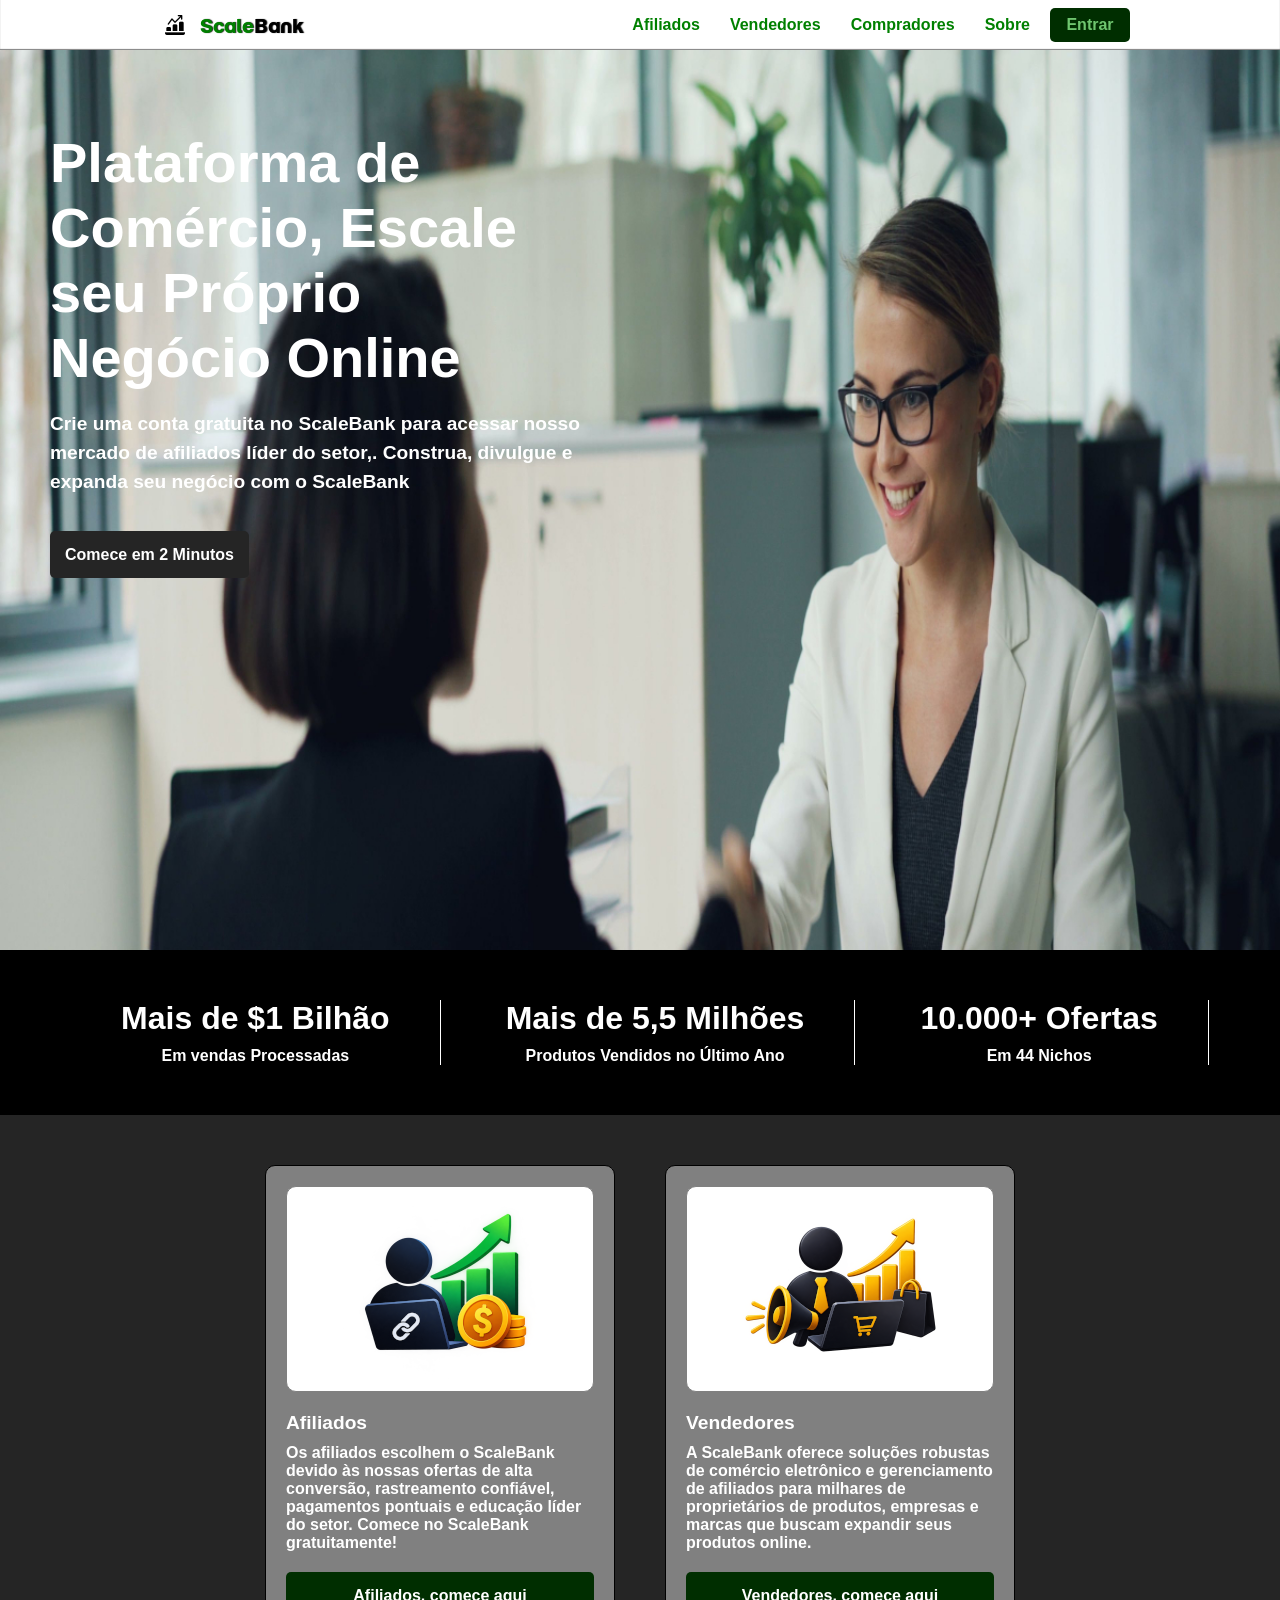
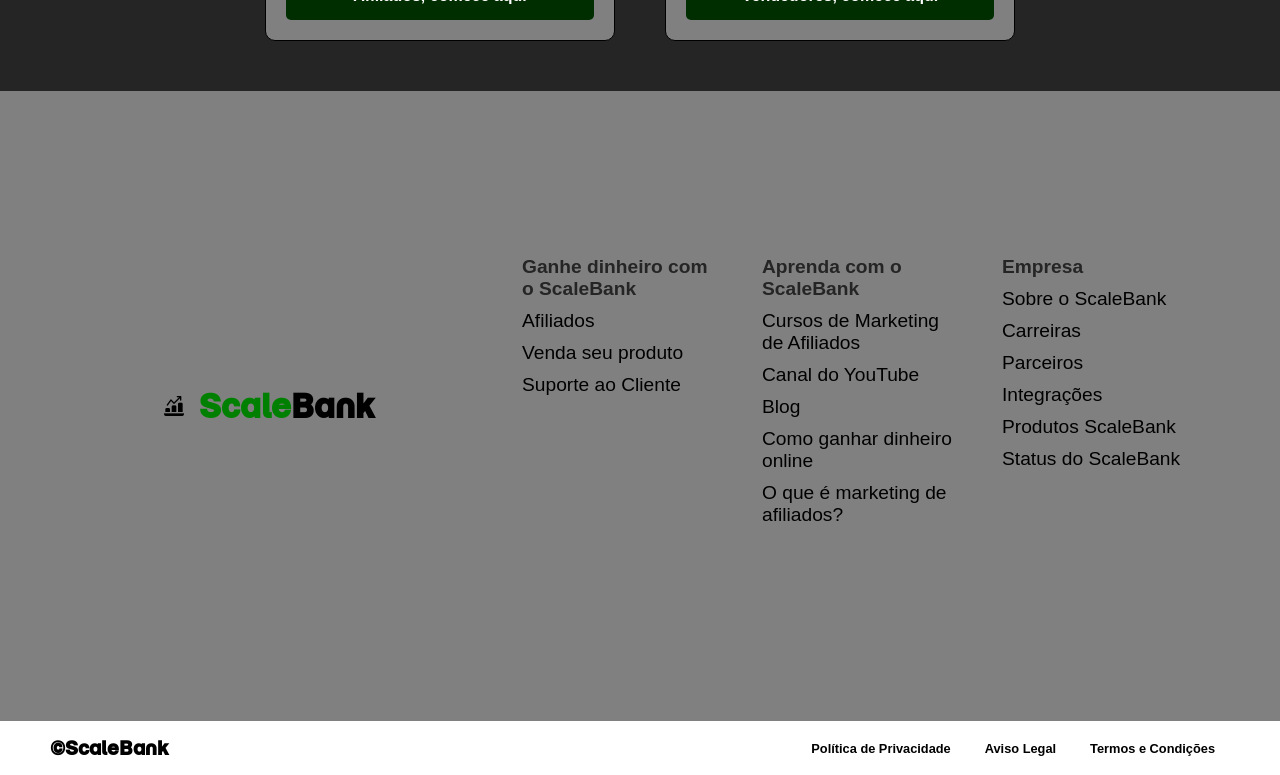
==== commit 0a4eec30: "space" ====
--- a/index.html
+++ b/index.html
@@ -8,6 +8,7 @@
     <link rel="shortcut icon" href="imagens/logo/scale.ico" type="image/x-icon">
 </head>
 <body>
+    
     <header class="topo">
 
         <div class="marca">
--- a/estilo/style.css
+++ b/estilo/style.css
@@ -72,12 +72,12 @@
 nav.navegacao > a:hover {
     color: var(--cor6);
     background-color: var(--cor7);
-    border-radius: 10px;
+    border-radius: 5px;
 }
 
 header.topo a#entrar {
-    color: var(--cor6);
-    background-color: var(--cor7);
+    color: var(--cor7);
+    background-color: var(--cor6);
     font-family: var(--font-arial);
     font-weight: bold;
     text-decoration: none;
@@ -85,6 +85,11 @@
     border-radius: 5px;
     width: 80px;
     padding: 8px;
+}
+
+header.topo a#entrar:hover {
+    color: var(--cor6);
+    background-color: var(--cor7);
 }
 
 @media (max-width: 600px) {
@@ -114,7 +119,7 @@
     }
 
     nav.navegacao > a:hover {
-        color: var(--cor2);
+        color: var(--cor3);
         background-color: transparent;
     }
 
@@ -122,17 +127,16 @@
         content: none;
     }
 
-    header.topo div#entrar {
+    header.topo a#entrar {
+        font-size: 0.7em;
+        text-align: center;
+        width: 50px;
         padding: 5px;
-        margin-left: 0;
-    }
-
-    header.topo div#entrar:hover {
-        background-color: var(--cor2);
-    }
-
-    div#entrar a {
-        font-size: 0.9em;
+    }
+
+    header.topo a#entrar:hover {
+        color: var(--cor7);
+        background-color: var(--cor6);
     }
 }
 
@@ -799,6 +803,36 @@
     height: 50px;
 }
 
+@media (max-width: 600px) {
+
+    main.principal-mer div#mercado {
+        align-items: center;
+        gap: 0px;
+        flex-direction: column;
+    }
+
+    main.principal-mer nav.navegacao-mer {
+        gap: 5px;
+        padding: 5px;
+    }
+
+    nav.navegacao-mer a {
+        font-size: 0.5em;
+        text-align: center;
+        border-radius: 0px;
+        padding: 5px;
+    }
+
+    nav.navegacao-mer a:hover {
+        color: var(--cor3);
+        background-color: transparent;
+    }
+
+    nav.navegacao-mer span {
+        display: none;
+    }
+}
+
 aside.categoria {
     margin-top: 50px;
     display: block;
@@ -992,6 +1026,134 @@
     font-size: 0.8em;
 }
 
+@media (max-width: 600px) {
+    aside.categoria {
+        margin-top: 20px;
+        padding-left: 10px;
+        padding-right: 10px;
+        width: 90%;
+        height: 100px;
+    }
+
+    aside.categoria h2 {
+        font-size: 0.8em;
+    }
+
+    aside.categoria nav.navegacao-cate {
+        flex-direction: row;
+        align-items: center;
+        line-height: 1em;
+        flex-wrap: wrap;
+        width: 100;
+        gap: 5px;
+    }
+
+    nav.navegacao-cate a {
+        font-size: 0.2em;
+        border-bottom: 1px solid var(--cor7);
+    }
+
+    nav.navegacao-cate a:hover {
+        color: var(--cor5);
+    }
+
+    section.produto {
+        margin-top: 20px;
+        gap: 20px;
+        padding: 10px;
+        width: 350px;
+    }
+
+    section.produto article.produtos-dados {
+        gap: 5px;
+    }
+
+    article.produtos-dados img {
+        width: 50px;
+        height: 50px;
+    }
+
+    article.produtos-dados div.produto-link {
+        width: 200px;
+    }
+
+    div.produto-link a {
+        font-size: 0.5em;
+    }
+
+    div.produto-link a:hover {
+        color: var(--cor2);
+    }
+
+    nav.categoria-link a {
+        font-size: 0.5em;
+    }
+
+    nav.categoria-link a:hover {
+        color: var(--cor2);
+    }
+
+    article.produtos-dados nav.produto-info {
+        gap: 5px;
+        width: 100px;
+        height: 100px;
+        margin-left: 10px;
+    }
+
+    nav.produto-info a {
+        font-size: 0.3em;
+        padding: 5px;
+    }
+
+    nav.produto-info a:hover {
+        color: var(--cor6);
+        background-color: var(--cor7);
+    }
+
+    article.produto-desc {
+        width: 280px;
+    }
+
+    article.produto-desc h2 {
+        font-size: 1em;
+        margin-bottom: 10px;
+    }
+
+    article.produto-desc p {
+        font-size: 0.5em;
+    }
+
+    section.produto article.produto-compra {
+        padding: 0px;
+    }
+
+    article.produto-compra div.conversao {
+        font-size: 0.5em;
+        line-height: 1.2em;
+    }
+
+    div.conversao h3 {
+        font-size: 0.7em;
+    }
+
+    div.conversao p {
+        font-size: 0.4em;
+    }
+
+    div.produto-valor span {
+        height: 20px;
+    }
+
+    div.produto-valor div.valor {
+        line-height: 1.1em;
+        padding: 5px;
+    }
+
+    div.valor h4 {
+        font-size: 0.7em;
+    }
+}
+
 footer {
     background-color: var(--cor1);
     display: flex;
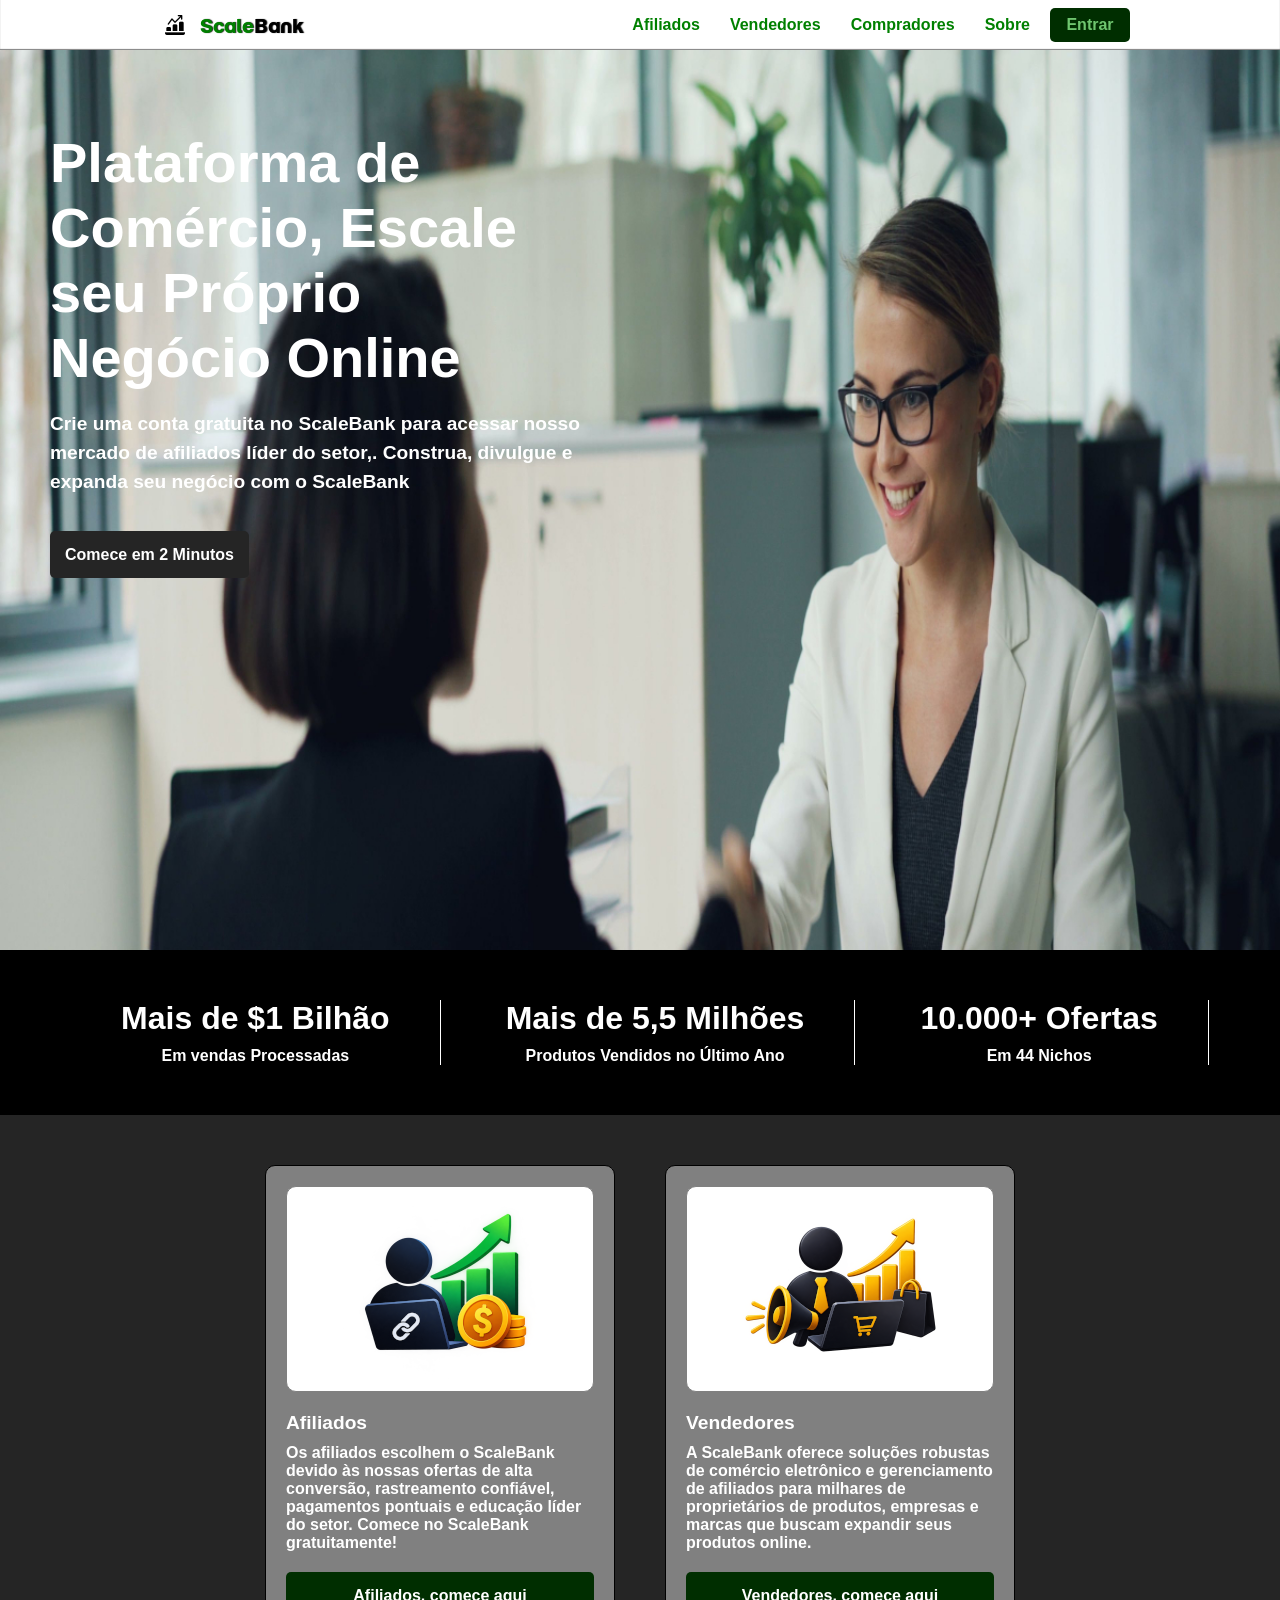
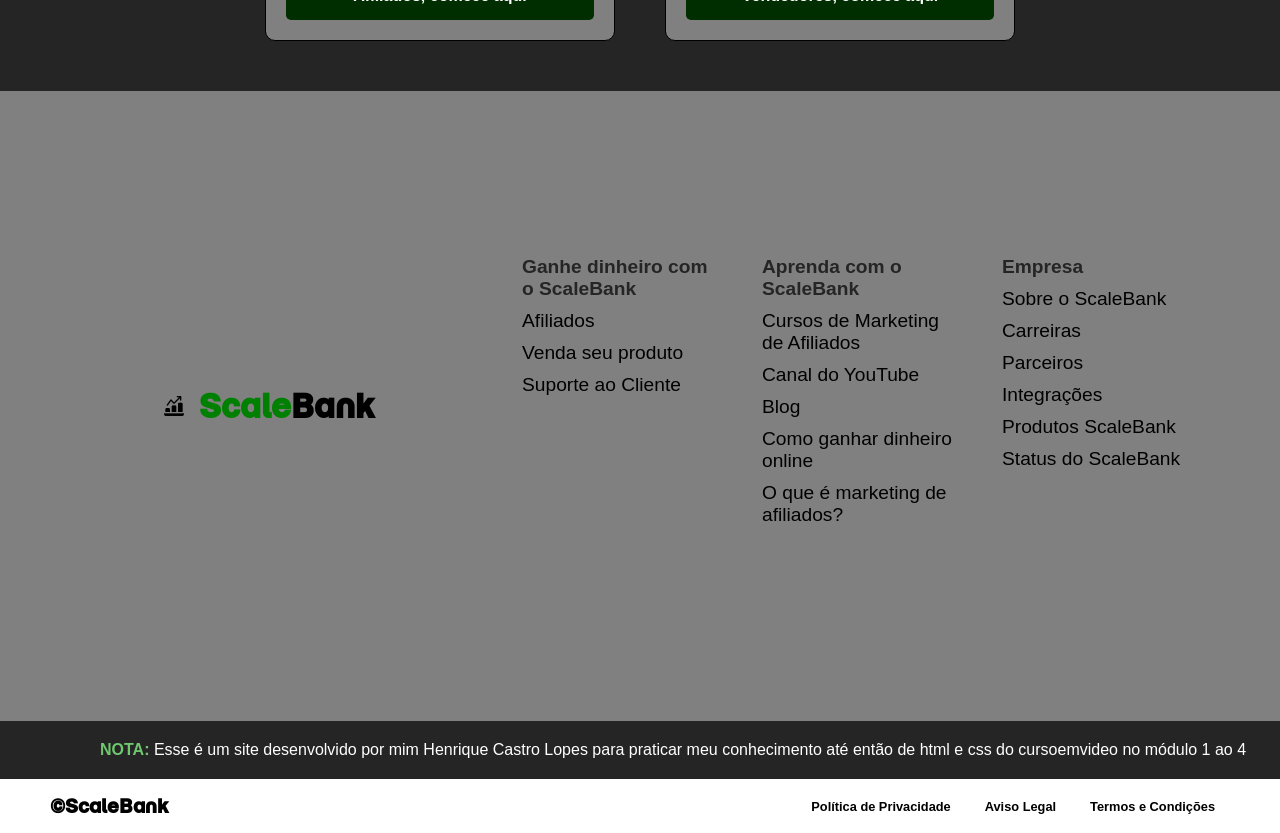
==== commit 2e8823af: "div#nota" ====
--- a/index.html
+++ b/index.html
@@ -138,6 +138,10 @@
         </section>
     </aside>
 
+    <div id="nota">
+        <p><span>nota:</span> Esse é um site desenvolvido por mim Henrique Castro Lopes para praticar meu conhecimento até então de html e css do cursoemvideo no módulo 1 ao 4</p>
+    </div>
+
     </main>
 
     <footer>
--- a/estilo/style.css
+++ b/estilo/style.css
@@ -461,6 +461,23 @@
         color: var(--cor2);
         text-decoration: none;
     }
+}
+
+div#nota {
+    background-color: var(--cor5);
+    padding: 20px;
+    padding-left: 100px;
+}
+
+div#nota p {
+    color: var(--cor1);
+    font-family: var(--font-arial);
+}
+
+div#nota p > span {
+    color: var(--cor7);
+    font-weight: 900;
+    text-transform: uppercase;
 }
 
 /* estilo dashboard */
